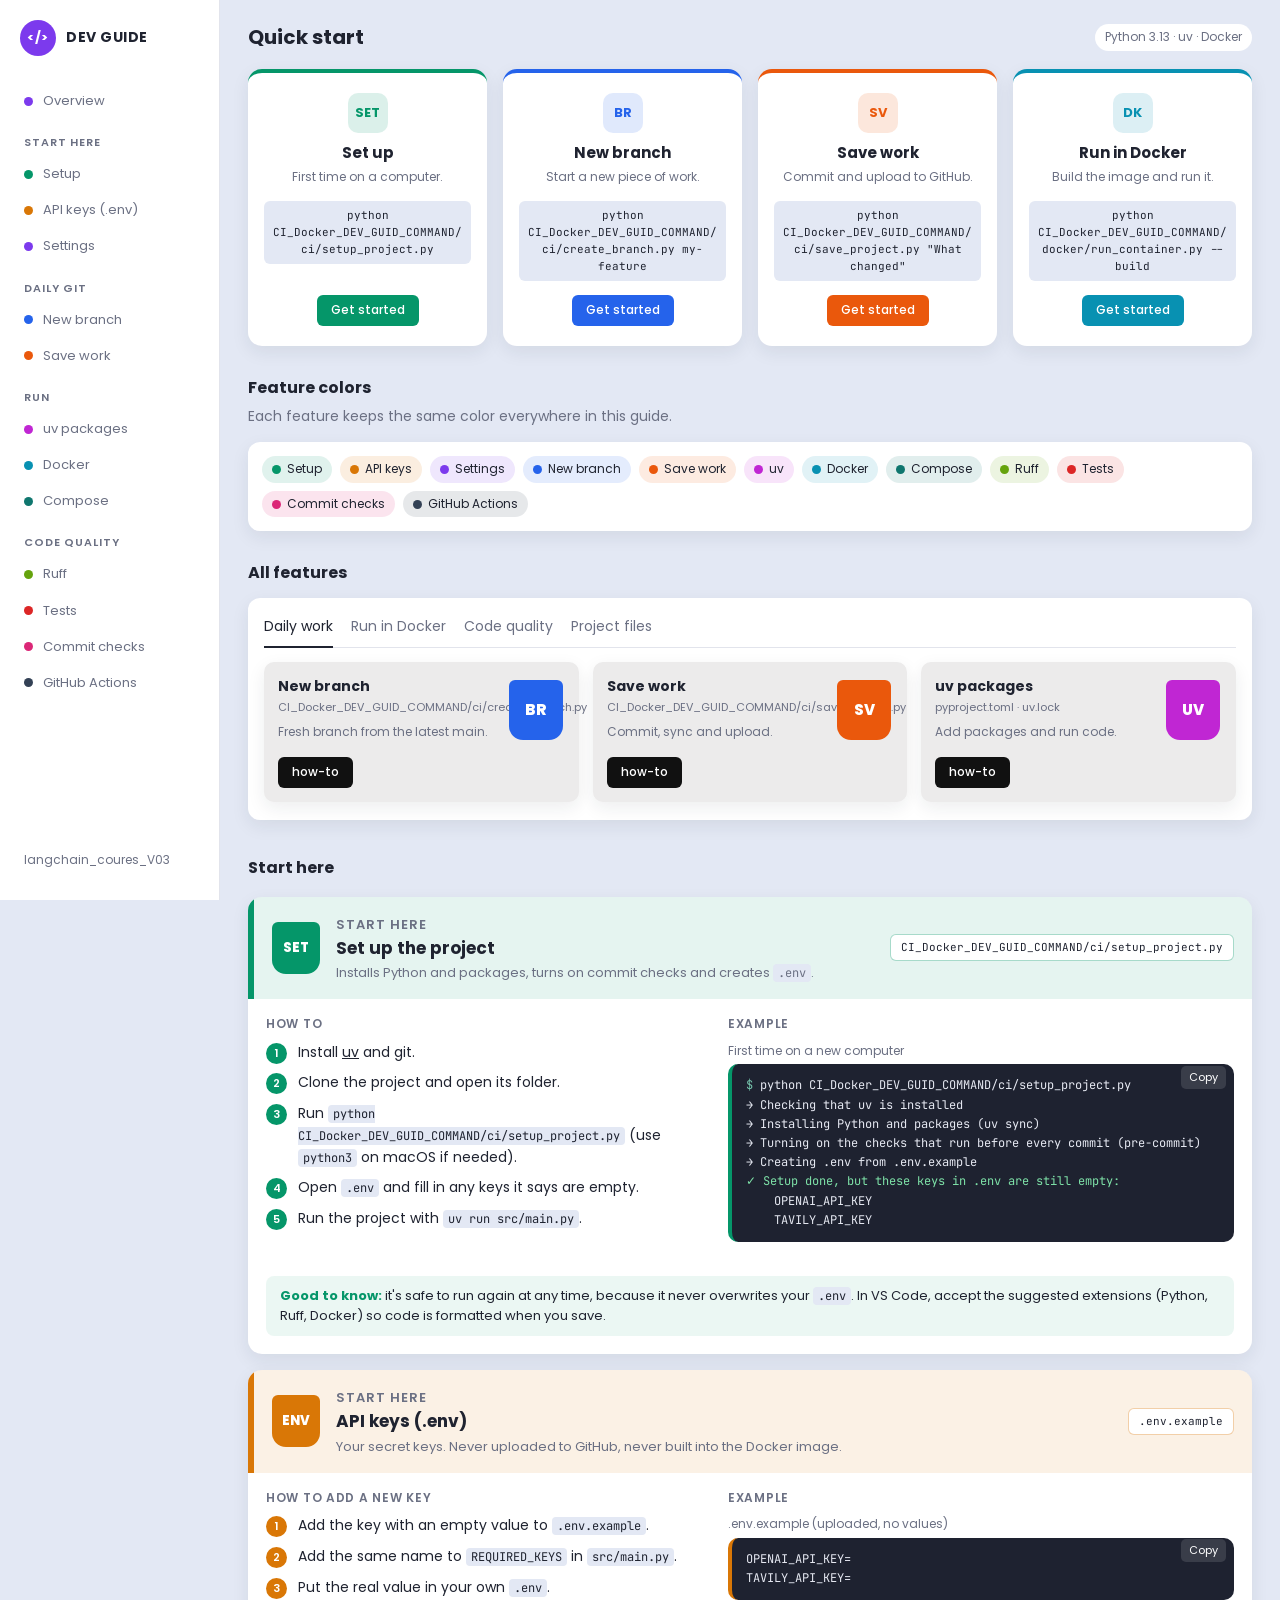
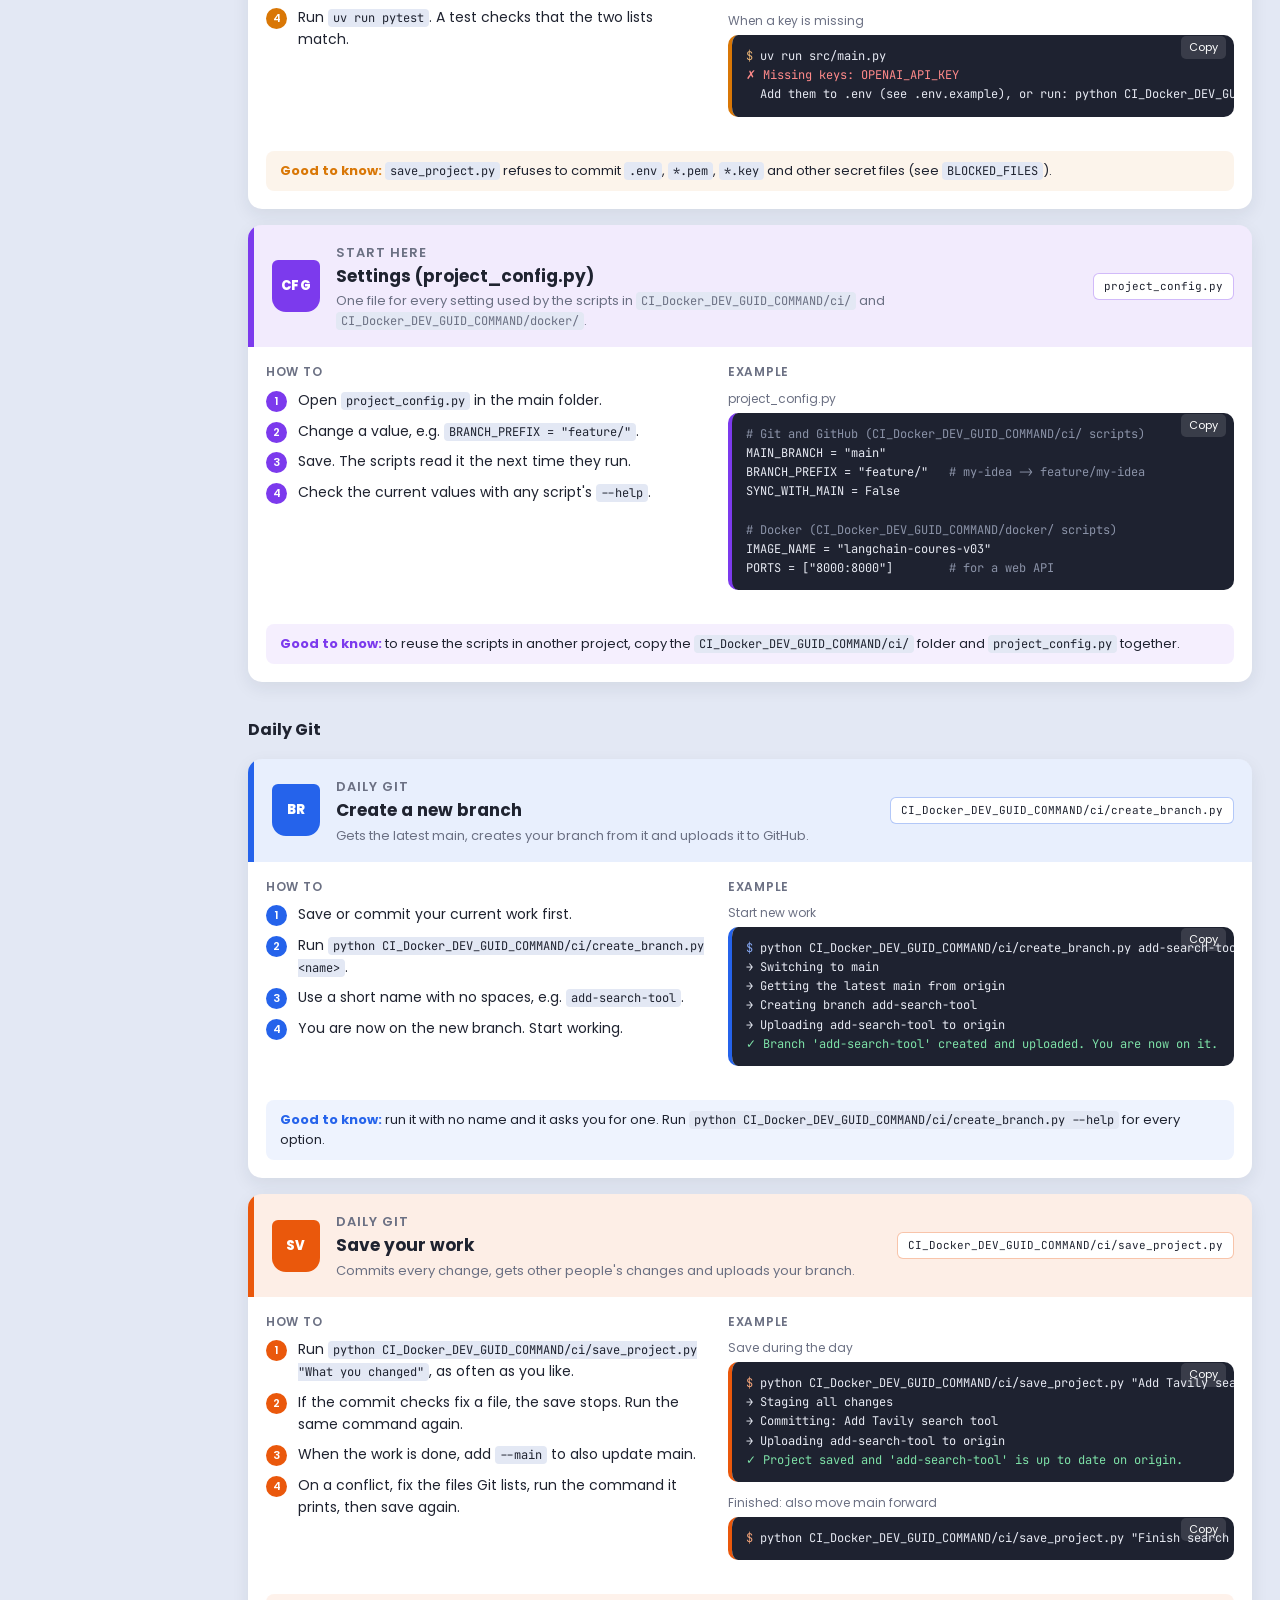
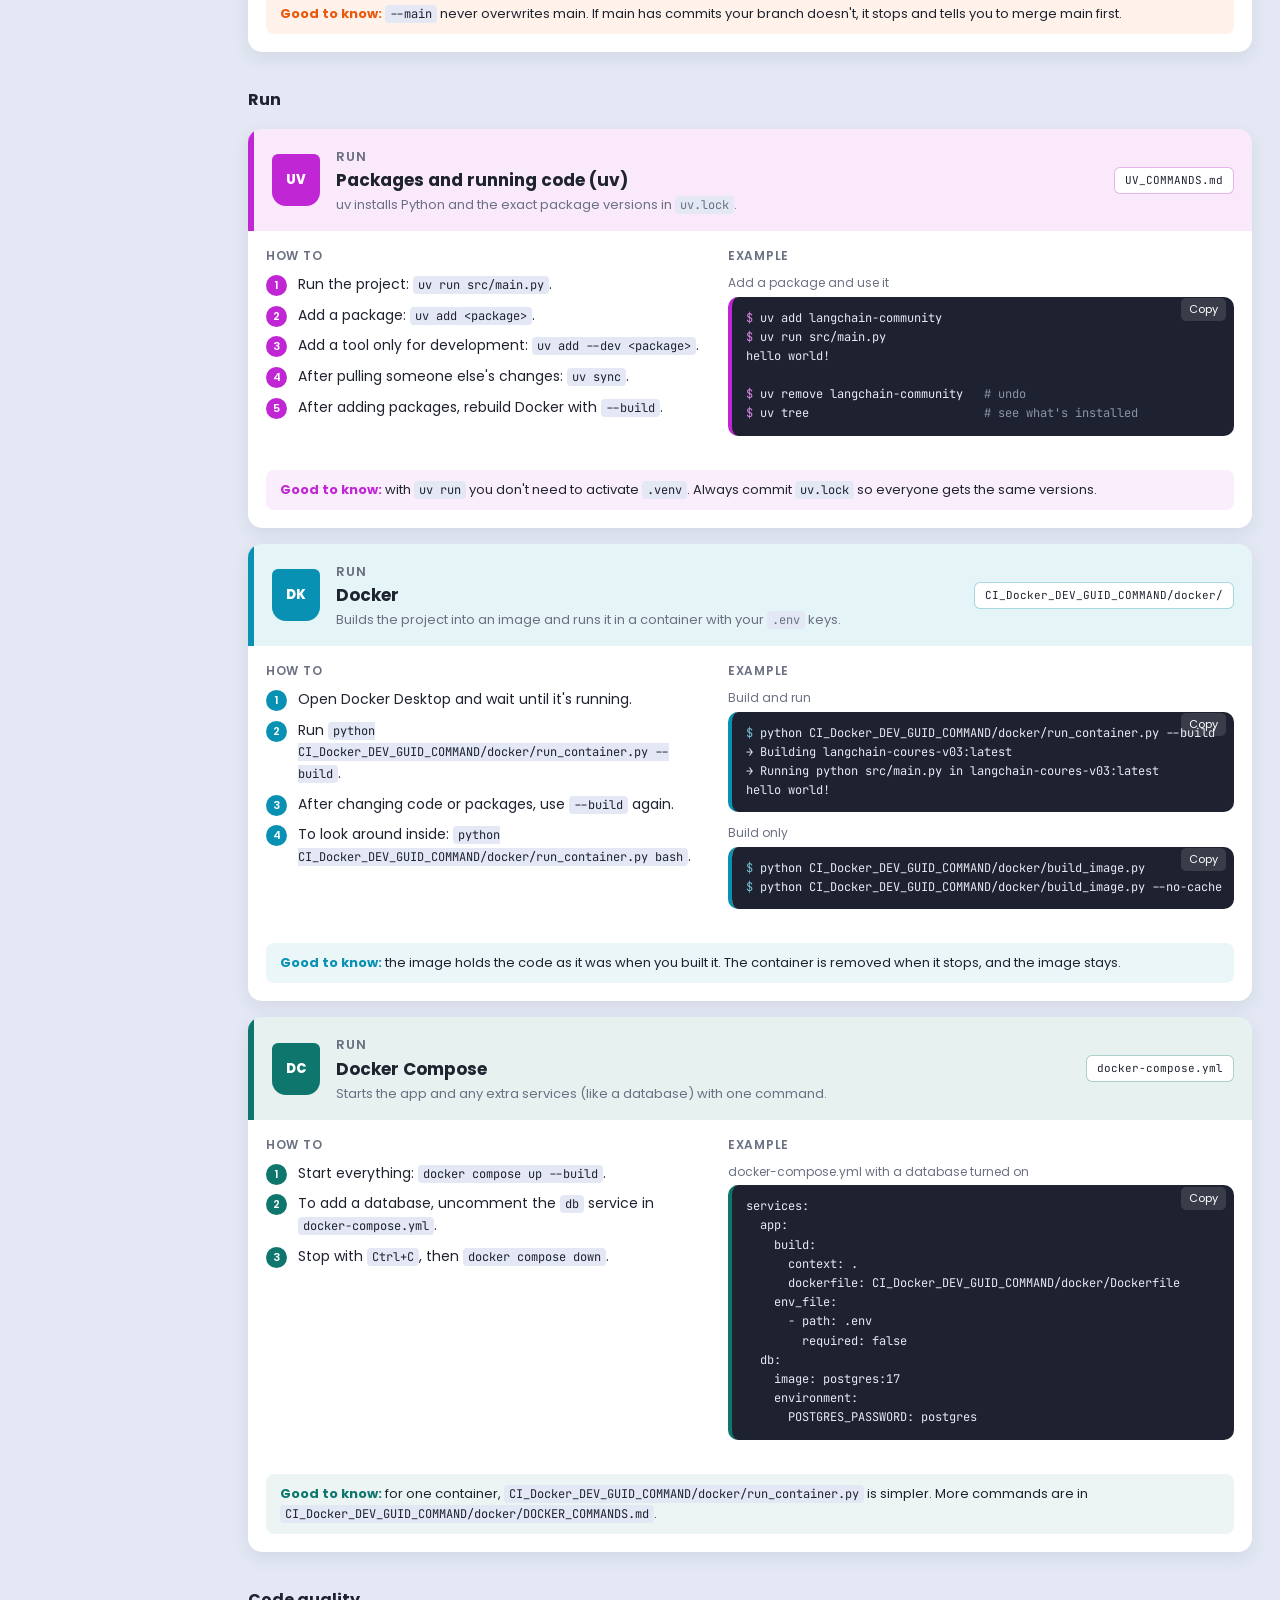
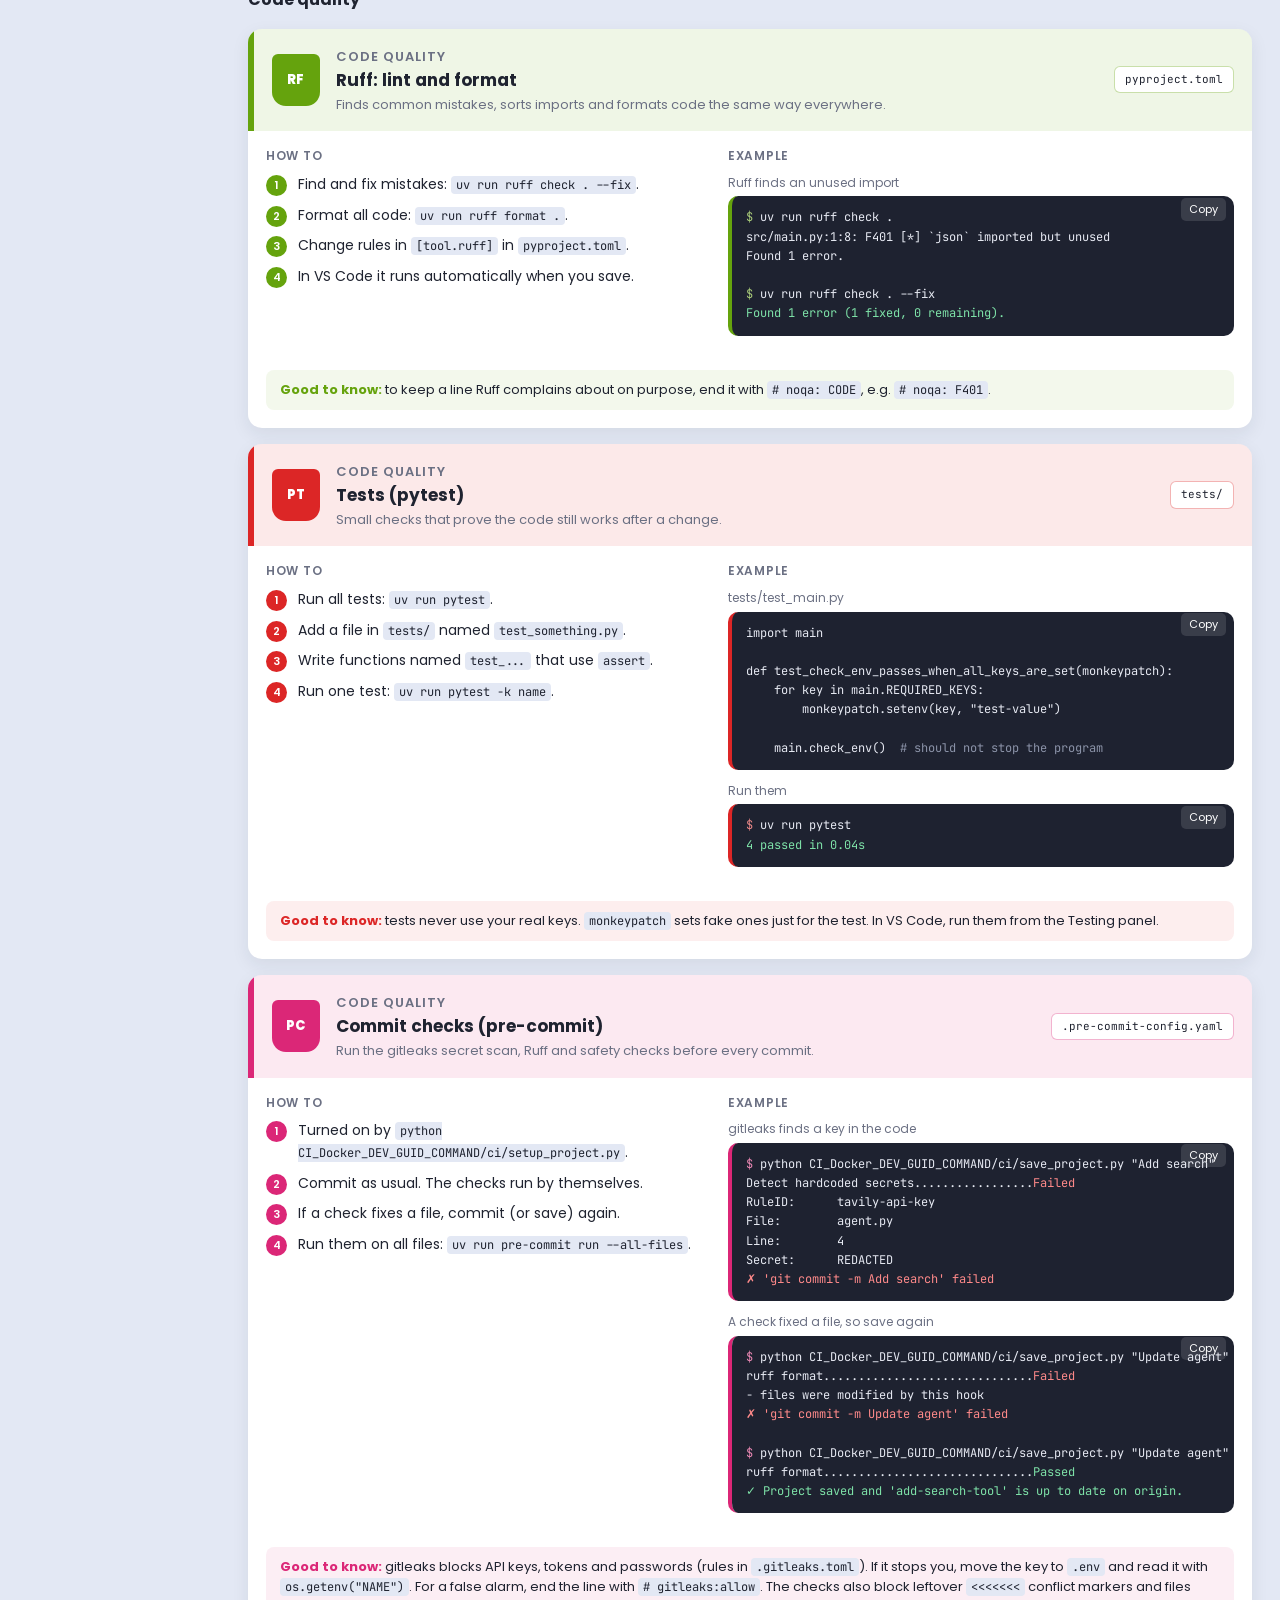
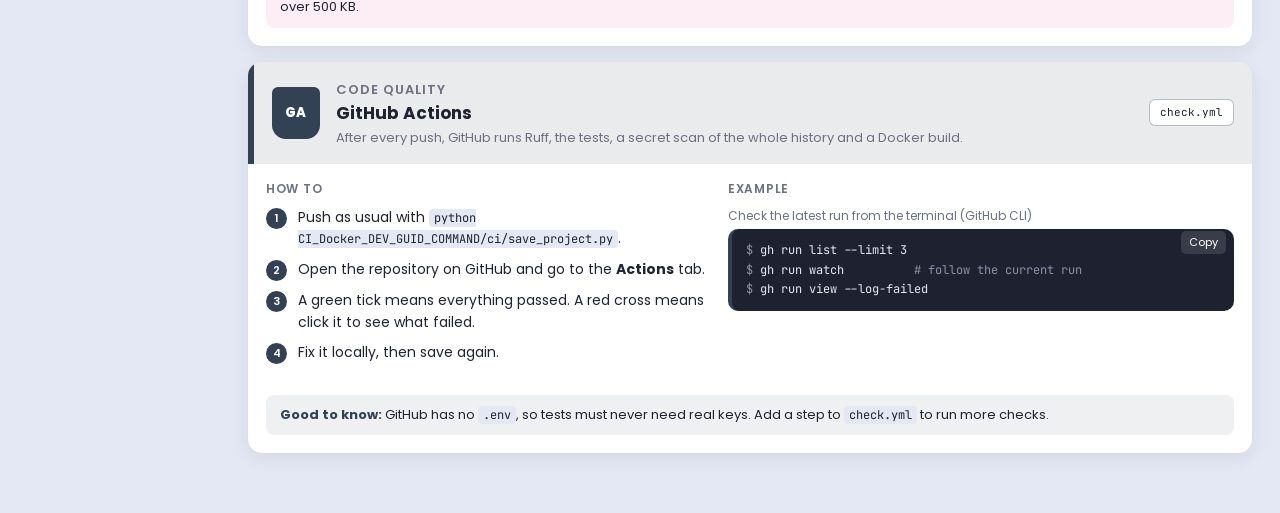
==== CI_Docker_DEV_GUID_COMMAND/dev_guide/index.html @ 70d174e9 "a new mijor update" ====
<!doctype html>
<html lang="en">
<head>
  <meta charset="utf-8">
  <meta name="viewport" content="width=device-width, initial-scale=1">
  <title>Developer Guide</title>
  <meta name="description" content="How to set up, run, save and check the LangChain search agent project.">
  <link rel="preconnect" href="https://fonts.googleapis.com">
  <link rel="preconnect" href="https://fonts.gstatic.com" crossorigin>
  <link href="https://fonts.googleapis.com/css2?family=Poppins:wght@400;500;600;700;800&family=JetBrains+Mono:wght@400;500&display=swap" rel="stylesheet">
  <link rel="stylesheet" href="styles.css">
</head>
<body>
<div class="app">

  <!-- ================= Sidebar ================= -->
  <aside class="sidebar">
    <a class="logo" href="#top">
      <span class="logo-mark">&lt;/&gt;</span>
      <span>DEV GUIDE</span>
    </a>

    <nav class="nav" aria-label="Guide sections">
      <a href="#top"><span class="dot" style="--c: var(--brand)"></span>Overview</a>

      <p class="nav-label">Start here</p>
      <a href="#setup"><span class="dot" style="--c: var(--setup)"></span>Setup</a>
      <a href="#env"><span class="dot" style="--c: var(--env)"></span>API keys (.env)</a>
      <a href="#config"><span class="dot" style="--c: var(--config)"></span>Settings</a>

      <p class="nav-label">Daily Git</p>
      <a href="#branch"><span class="dot" style="--c: var(--branch)"></span>New branch</a>
      <a href="#save"><span class="dot" style="--c: var(--save)"></span>Save work</a>

      <p class="nav-label">Run</p>
      <a href="#uv"><span class="dot" style="--c: var(--uv)"></span>uv packages</a>
      <a href="#docker"><span class="dot" style="--c: var(--docker)"></span>Docker</a>
      <a href="#compose"><span class="dot" style="--c: var(--compose)"></span>Compose</a>

      <p class="nav-label">Code quality</p>
      <a href="#ruff"><span class="dot" style="--c: var(--ruff)"></span>Ruff</a>
      <a href="#tests"><span class="dot" style="--c: var(--tests)"></span>Tests</a>
      <a href="#precommit"><span class="dot" style="--c: var(--precommit)"></span>Commit checks</a>
      <a href="#actions"><span class="dot" style="--c: var(--actions)"></span>GitHub Actions</a>
    </nav>

    <div class="sidebar-foot">langchain_coures_V03</div>
  </aside>

  <!-- ================= Main ================= -->
  <main class="main" id="top">

    <div class="topbar">
      <h1>Quick start</h1>
      <span class="chip">Python 3.13 · uv · Docker</span>
    </div>

    <!-- Quick start cards -->
    <div class="quick">
      <div class="quick-card" style="--c: var(--setup)">
        <div class="icon">SET</div>
        <h3>Set up</h3>
        <p>First time on a computer.</p>
        <code>python CI_Docker_DEV_GUID_COMMAND/<wbr>ci/<wbr>setup_project.py</code>
        <a class="btn" href="#setup">Get started</a>
      </div>
      <div class="quick-card" style="--c: var(--branch)">
        <div class="icon">BR</div>
        <h3>New branch</h3>
        <p>Start a new piece of work.</p>
        <code>python CI_Docker_DEV_GUID_COMMAND/<wbr>ci/<wbr>create_branch.py my-feature</code>
        <a class="btn" href="#branch">Get started</a>
      </div>
      <div class="quick-card" style="--c: var(--save)">
        <div class="icon">SV</div>
        <h3>Save work</h3>
        <p>Commit and upload to GitHub.</p>
        <code>python CI_Docker_DEV_GUID_COMMAND/<wbr>ci/<wbr>save_project.py "What changed"</code>
        <a class="btn" href="#save">Get started</a>
      </div>
      <div class="quick-card" style="--c: var(--docker)">
        <div class="icon">DK</div>
        <h3>Run in Docker</h3>
        <p>Build the image and run it.</p>
        <code>python CI_Docker_DEV_GUID_COMMAND/<wbr>docker/<wbr>run_container.py --build</code>
        <a class="btn" href="#docker">Get started</a>
      </div>
    </div>

    <!-- Color legend -->
    <h2 class="section-title">Feature colors</h2>
    <p class="lead">Each feature keeps the same color everywhere in this guide.</p>
    <div class="legend">
      <a href="#setup" style="--c: var(--setup)"><span class="dot"></span>Setup</a>
      <a href="#env" style="--c: var(--env)"><span class="dot"></span>API keys</a>
      <a href="#config" style="--c: var(--config)"><span class="dot"></span>Settings</a>
      <a href="#branch" style="--c: var(--branch)"><span class="dot"></span>New branch</a>
      <a href="#save" style="--c: var(--save)"><span class="dot"></span>Save work</a>
      <a href="#uv" style="--c: var(--uv)"><span class="dot"></span>uv</a>
      <a href="#docker" style="--c: var(--docker)"><span class="dot"></span>Docker</a>
      <a href="#compose" style="--c: var(--compose)"><span class="dot"></span>Compose</a>
      <a href="#ruff" style="--c: var(--ruff)"><span class="dot"></span>Ruff</a>
      <a href="#tests" style="--c: var(--tests)"><span class="dot"></span>Tests</a>
      <a href="#precommit" style="--c: var(--precommit)"><span class="dot"></span>Commit checks</a>
      <a href="#actions" style="--c: var(--actions)"><span class="dot"></span>GitHub Actions</a>
    </div>

    <!-- Tabbed panel -->
    <h2 class="section-title">All features</h2>
    <div class="panel tabs">
      <input type="radio" name="tabs" id="tab-1" checked>
      <input type="radio" name="tabs" id="tab-2">
      <input type="radio" name="tabs" id="tab-3">
      <input type="radio" name="tabs" id="tab-4">

      <div class="tab-list" role="tablist">
        <label for="tab-1">Daily work</label>
        <label for="tab-2">Run in Docker</label>
        <label for="tab-3">Code quality</label>
        <label for="tab-4">Project files</label>
      </div>

      <div class="tab-page page-1">
        <div class="course" style="--c: var(--branch)">
          <h3>New branch</h3>
          <div class="file">CI_Docker_DEV_GUID_COMMAND/ci/create_branch.py</div>
          <p>Fresh branch from the latest main.</p>
          <div class="tile">BR</div>
          <a class="btn dark" href="#branch">how-to</a>
        </div>
        <div class="course" style="--c: var(--save)">
          <h3>Save work</h3>
          <div class="file">CI_Docker_DEV_GUID_COMMAND/ci/save_project.py</div>
          <p>Commit, sync and upload.</p>
          <div class="tile">SV</div>
          <a class="btn dark" href="#save">how-to</a>
        </div>
        <div class="course" style="--c: var(--uv)">
          <h3>uv packages</h3>
          <div class="file">pyproject.toml · uv.lock</div>
          <p>Add packages and run code.</p>
          <div class="tile">UV</div>
          <a class="btn dark" href="#uv">how-to</a>
        </div>
      </div>

      <div class="tab-page page-2">
        <div class="course" style="--c: var(--docker)">
          <h3>Docker</h3>
          <div class="file">CI_Docker_DEV_GUID_COMMAND/docker/</div>
          <p>Build the image, run a container.</p>
          <div class="tile">DK</div>
          <a class="btn dark" href="#docker">how-to</a>
        </div>
        <div class="course" style="--c: var(--compose)">
          <h3>Docker Compose</h3>
          <div class="file">docker-compose.yml</div>
          <p>Several containers, one command.</p>
          <div class="tile">DC</div>
          <a class="btn dark" href="#compose">how-to</a>
        </div>
      </div>

      <div class="tab-page page-3">
        <div class="course" style="--c: var(--ruff)">
          <h3>Ruff</h3>
          <div class="file">pyproject.toml [tool.ruff]</div>
          <p>Find mistakes, format code.</p>
          <div class="tile">RF</div>
          <a class="btn dark" href="#ruff">how-to</a>
        </div>
        <div class="course" style="--c: var(--tests)">
          <h3>Tests</h3>
          <div class="file">tests/</div>
          <p>Check the code still works.</p>
          <div class="tile">PT</div>
          <a class="btn dark" href="#tests">how-to</a>
        </div>
        <div class="course" style="--c: var(--precommit)">
          <h3>Commit checks</h3>
          <div class="file">.pre-commit-config.yaml</div>
          <p>Run before every commit.</p>
          <div class="tile">PC</div>
          <a class="btn dark" href="#precommit">how-to</a>
        </div>
        <div class="course" style="--c: var(--actions)">
          <h3>GitHub Actions</h3>
          <div class="file">.github/workflows/check.yml</div>
          <p>Checks on GitHub after every push.</p>
          <div class="tile">GA</div>
          <a class="btn dark" href="#actions">how-to</a>
        </div>
      </div>

      <div class="tab-page page-4">
        <div class="course" style="--c: var(--setup)">
          <h3>Setup</h3>
          <div class="file">CI_Docker_DEV_GUID_COMMAND/ci/setup_project.py</div>
          <p>One command for a new computer.</p>
          <div class="tile">SET</div>
          <a class="btn dark" href="#setup">how-to</a>
        </div>
        <div class="course" style="--c: var(--env)">
          <h3>API keys</h3>
          <div class="file">.env · .env.example</div>
          <p>OpenAI and Tavily keys.</p>
          <div class="tile">ENV</div>
          <a class="btn dark" href="#env">how-to</a>
        </div>
        <div class="course" style="--c: var(--config)">
          <h3>Settings</h3>
          <div class="file">project_config.py</div>
          <p>Settings for all CI_Docker_DEV_GUID_COMMAND/ci/ scripts.</p>
          <div class="tile">CFG</div>
          <a class="btn dark" href="#config">how-to</a>
        </div>
      </div>
    </div>

    <!-- ================= Guides: Start here ================= -->
    <h2 class="group-title">Start here</h2>

    <section class="guide" id="setup" style="--c: var(--setup)">
      <header class="guide-head">
        <div class="tile">SET</div>
        <div>
          <p class="eyebrow">Start here</p>
          <h2>Set up the project</h2>
          <p>Installs Python and packages, turns on commit checks and creates <code>.env</code>.</p>
        </div>
        <a class="path" href="../ci/setup_project.py">CI_Docker_DEV_GUID_COMMAND/ci/setup_project.py</a>
      </header>
      <div class="guide-body">
        <div>
          <h3>How to</h3>
          <ol class="steps">
            <li>Install <a href="https://docs.astral.sh/uv/getting-started/installation/">uv</a> and git.</li>
            <li>Clone the project and open its folder.</li>
            <li>Run <code>python CI_Docker_DEV_GUID_COMMAND/ci/setup_project.py</code> (use <code>python3</code> on macOS if needed).</li>
            <li>Open <code>.env</code> and fill in any keys it says are empty.</li>
            <li>Run the project with <code>uv run src/main.py</code>.</li>
          </ol>
        </div>
        <div>
          <h3>Example</h3>
          <div class="example">
            <span class="label">First time on a new computer</span>
            <pre><code><span class="p">$</span> python CI_Docker_DEV_GUID_COMMAND/ci/setup_project.py
→ Checking that uv is installed
→ Installing Python and packages (uv sync)
→ Turning on the checks that run before every commit (pre-commit)
→ Creating .env from .env.example
<span class="o">✓ Setup done, but these keys in .env are still empty:</span>
    OPENAI_API_KEY
    TAVILY_API_KEY</code></pre>
          </div>
        </div>
        <p class="tip"><strong>Good to know:</strong> it's safe to run again at any time, because it never overwrites your <code>.env</code>. In VS Code, accept the suggested extensions (Python, Ruff, Docker) so code is formatted when you save.</p>
      </div>
    </section>

    <section class="guide" id="env" style="--c: var(--env)">
      <header class="guide-head">
        <div class="tile">ENV</div>
        <div>
          <p class="eyebrow">Start here</p>
          <h2>API keys (.env)</h2>
          <p>Your secret keys. Never uploaded to GitHub, never built into the Docker image.</p>
        </div>
        <a class="path" href="../../.env.example">.env.example</a>
      </header>
      <div class="guide-body">
        <div>
          <h3>How to add a new key</h3>
          <ol class="steps">
            <li>Add the key with an empty value to <code>.env.example</code>.</li>
            <li>Add the same name to <code>REQUIRED_KEYS</code> in <code>src/main.py</code>.</li>
            <li>Put the real value in your own <code>.env</code>.</li>
            <li>Run <code>uv run pytest</code>. A test checks that the two lists match.</li>
          </ol>
        </div>
        <div>
          <h3>Example</h3>
          <div class="example">
            <span class="label">.env.example (uploaded, no values)</span>
            <pre><code>OPENAI_API_KEY=
TAVILY_API_KEY=</code></pre>
          </div>
          <div class="example">
            <span class="label">When a key is missing</span>
            <pre><code><span class="p">$</span> uv run src/main.py
<span class="e">✗ Missing keys: OPENAI_API_KEY</span>
  Add them to .env (see .env.example), or run: python CI_Docker_DEV_GUID_COMMAND/ci/setup_project.py</code></pre>
          </div>
        </div>
        <p class="tip"><strong>Good to know:</strong> <code>save_project.py</code> refuses to commit <code>.env</code>, <code>*.pem</code>, <code>*.key</code> and other secret files (see <code>BLOCKED_FILES</code>).</p>
      </div>
    </section>

    <section class="guide" id="config" style="--c: var(--config)">
      <header class="guide-head">
        <div class="tile">CFG</div>
        <div>
          <p class="eyebrow">Start here</p>
          <h2>Settings (project_config.py)</h2>
          <p>One file for every setting used by the scripts in <code>CI_Docker_DEV_GUID_COMMAND/ci/</code> and <code>CI_Docker_DEV_GUID_COMMAND/docker/</code>.</p>
        </div>
        <a class="path" href="../../project_config.py">project_config.py</a>
      </header>
      <div class="guide-body">
        <div>
          <h3>How to</h3>
          <ol class="steps">
            <li>Open <code>project_config.py</code> in the main folder.</li>
            <li>Change a value, e.g. <code>BRANCH_PREFIX = "feature/"</code>.</li>
            <li>Save. The scripts read it the next time they run.</li>
            <li>Check the current values with any script's <code>--help</code>.</li>
          </ol>
        </div>
        <div>
          <h3>Example</h3>
          <div class="example">
            <span class="label">project_config.py</span>
            <pre><code><span class="c"># Git and GitHub (CI_Docker_DEV_GUID_COMMAND/ci/ scripts)</span>
MAIN_BRANCH = "main"
BRANCH_PREFIX = "feature/"   <span class="c"># my-idea -&gt; feature/my-idea</span>
SYNC_WITH_MAIN = False

<span class="c"># Docker (CI_Docker_DEV_GUID_COMMAND/docker/ scripts)</span>
IMAGE_NAME = "langchain-coures-v03"
PORTS = ["8000:8000"]        <span class="c"># for a web API</span></code></pre>
          </div>
        </div>
        <p class="tip"><strong>Good to know:</strong> to reuse the scripts in another project, copy the <code>CI_Docker_DEV_GUID_COMMAND/ci/</code> folder and <code>project_config.py</code> together.</p>
      </div>
    </section>

    <!-- ================= Guides: Daily Git ================= -->
    <h2 class="group-title">Daily Git</h2>

    <section class="guide" id="branch" style="--c: var(--branch)">
      <header class="guide-head">
        <div class="tile">BR</div>
        <div>
          <p class="eyebrow">Daily Git</p>
          <h2>Create a new branch</h2>
          <p>Gets the latest main, creates your branch from it and uploads it to GitHub.</p>
        </div>
        <a class="path" href="../ci/create_branch.py">CI_Docker_DEV_GUID_COMMAND/ci/create_branch.py</a>
      </header>
      <div class="guide-body">
        <div>
          <h3>How to</h3>
          <ol class="steps">
            <li>Save or commit your current work first.</li>
            <li>Run <code>python CI_Docker_DEV_GUID_COMMAND/ci/create_branch.py &lt;name&gt;</code>.</li>
            <li>Use a short name with no spaces, e.g. <code>add-search-tool</code>.</li>
            <li>You are now on the new branch. Start working.</li>
          </ol>
        </div>
        <div>
          <h3>Example</h3>
          <div class="example">
            <span class="label">Start new work</span>
            <pre><code><span class="p">$</span> python CI_Docker_DEV_GUID_COMMAND/ci/create_branch.py add-search-tool
→ Switching to main
→ Getting the latest main from origin
→ Creating branch add-search-tool
→ Uploading add-search-tool to origin
<span class="o">✓ Branch 'add-search-tool' created and uploaded. You are now on it.</span></code></pre>
          </div>
        </div>
        <p class="tip"><strong>Good to know:</strong> run it with no name and it asks you for one. Run <code>python CI_Docker_DEV_GUID_COMMAND/ci/create_branch.py --help</code> for every option.</p>
      </div>
    </section>

    <section class="guide" id="save" style="--c: var(--save)">
      <header class="guide-head">
        <div class="tile">SV</div>
        <div>
          <p class="eyebrow">Daily Git</p>
          <h2>Save your work</h2>
          <p>Commits every change, gets other people's changes and uploads your branch.</p>
        </div>
        <a class="path" href="../ci/save_project.py">CI_Docker_DEV_GUID_COMMAND/ci/save_project.py</a>
      </header>
      <div class="guide-body">
        <div>
          <h3>How to</h3>
          <ol class="steps">
            <li>Run <code>python CI_Docker_DEV_GUID_COMMAND/ci/save_project.py "What you changed"</code>, as often as you like.</li>
            <li>If the commit checks fix a file, the save stops. Run the same command again.</li>
            <li>When the work is done, add <code>--main</code> to also update main.</li>
            <li>On a conflict, fix the files Git lists, run the command it prints, then save again.</li>
          </ol>
        </div>
        <div>
          <h3>Example</h3>
          <div class="example">
            <span class="label">Save during the day</span>
            <pre><code><span class="p">$</span> python CI_Docker_DEV_GUID_COMMAND/ci/save_project.py "Add Tavily search tool"
→ Staging all changes
→ Committing: Add Tavily search tool
→ Uploading add-search-tool to origin
<span class="o">✓ Project saved and 'add-search-tool' is up to date on origin.</span></code></pre>
          </div>
          <div class="example">
            <span class="label">Finished: also move main forward</span>
            <pre><code><span class="p">$</span> python CI_Docker_DEV_GUID_COMMAND/ci/save_project.py "Finish search tool" --main</code></pre>
          </div>
        </div>
        <p class="tip"><strong>Good to know:</strong> <code>--main</code> never overwrites main. If main has commits your branch doesn't, it stops and tells you to merge main first.</p>
      </div>
    </section>

    <!-- ================= Guides: Run ================= -->
    <h2 class="group-title">Run</h2>

    <section class="guide" id="uv" style="--c: var(--uv)">
      <header class="guide-head">
        <div class="tile">UV</div>
        <div>
          <p class="eyebrow">Run</p>
          <h2>Packages and running code (uv)</h2>
          <p>uv installs Python and the exact package versions in <code>uv.lock</code>.</p>
        </div>
        <a class="path" href="../Git_Gh_UV_ENV_COMMANDS/UV_COMMANDS.md">UV_COMMANDS.md</a>
      </header>
      <div class="guide-body">
        <div>
          <h3>How to</h3>
          <ol class="steps">
            <li>Run the project: <code>uv run src/main.py</code>.</li>
            <li>Add a package: <code>uv add &lt;package&gt;</code>.</li>
            <li>Add a tool only for development: <code>uv add --dev &lt;package&gt;</code>.</li>
            <li>After pulling someone else's changes: <code>uv sync</code>.</li>
            <li>After adding packages, rebuild Docker with <code>--build</code>.</li>
          </ol>
        </div>
        <div>
          <h3>Example</h3>
          <div class="example">
            <span class="label">Add a package and use it</span>
            <pre><code><span class="p">$</span> uv add langchain-community
<span class="p">$</span> uv run src/main.py
hello world!

<span class="p">$</span> uv remove langchain-community   <span class="c"># undo</span>
<span class="p">$</span> uv tree                         <span class="c"># see what's installed</span></code></pre>
          </div>
        </div>
        <p class="tip"><strong>Good to know:</strong> with <code>uv run</code> you don't need to activate <code>.venv</code>. Always commit <code>uv.lock</code> so everyone gets the same versions.</p>
      </div>
    </section>

    <section class="guide" id="docker" style="--c: var(--docker)">
      <header class="guide-head">
        <div class="tile">DK</div>
        <div>
          <p class="eyebrow">Run</p>
          <h2>Docker</h2>
          <p>Builds the project into an image and runs it in a container with your <code>.env</code> keys.</p>
        </div>
        <a class="path" href="../docker/README.md">CI_Docker_DEV_GUID_COMMAND/docker/</a>
      </header>
      <div class="guide-body">
        <div>
          <h3>How to</h3>
          <ol class="steps">
            <li>Open Docker Desktop and wait until it's running.</li>
            <li>Run <code>python CI_Docker_DEV_GUID_COMMAND/docker/run_container.py --build</code>.</li>
            <li>After changing code or packages, use <code>--build</code> again.</li>
            <li>To look around inside: <code>python CI_Docker_DEV_GUID_COMMAND/docker/run_container.py bash</code>.</li>
          </ol>
        </div>
        <div>
          <h3>Example</h3>
          <div class="example">
            <span class="label">Build and run</span>
            <pre><code><span class="p">$</span> python CI_Docker_DEV_GUID_COMMAND/docker/run_container.py --build
→ Building langchain-coures-v03:latest
→ Running python src/main.py in langchain-coures-v03:latest
hello world!</code></pre>
          </div>
          <div class="example">
            <span class="label">Build only</span>
            <pre><code><span class="p">$</span> python CI_Docker_DEV_GUID_COMMAND/docker/build_image.py
<span class="p">$</span> python CI_Docker_DEV_GUID_COMMAND/docker/build_image.py --no-cache   <span class="c"># from scratch</span></code></pre>
          </div>
        </div>
        <p class="tip"><strong>Good to know:</strong> the image holds the code as it was when you built it. The container is removed when it stops, and the image stays.</p>
      </div>
    </section>

    <section class="guide" id="compose" style="--c: var(--compose)">
      <header class="guide-head">
        <div class="tile">DC</div>
        <div>
          <p class="eyebrow">Run</p>
          <h2>Docker Compose</h2>
          <p>Starts the app and any extra services (like a database) with one command.</p>
        </div>
        <a class="path" href="../../docker-compose.yml">docker-compose.yml</a>
      </header>
      <div class="guide-body">
        <div>
          <h3>How to</h3>
          <ol class="steps">
            <li>Start everything: <code>docker compose up --build</code>.</li>
            <li>To add a database, uncomment the <code>db</code> service in <code>docker-compose.yml</code>.</li>
            <li>Stop with <code>Ctrl+C</code>, then <code>docker compose down</code>.</li>
          </ol>
        </div>
        <div>
          <h3>Example</h3>
          <div class="example">
            <span class="label">docker-compose.yml with a database turned on</span>
            <pre><code>services:
  app:
    build:
      context: .
      dockerfile: CI_Docker_DEV_GUID_COMMAND/docker/Dockerfile
    env_file:
      - path: .env
        required: false
  db:
    image: postgres:17
    environment:
      POSTGRES_PASSWORD: postgres</code></pre>
          </div>
        </div>
        <p class="tip"><strong>Good to know:</strong> for one container, <code>CI_Docker_DEV_GUID_COMMAND/docker/run_container.py</code> is simpler. More commands are in <code>CI_Docker_DEV_GUID_COMMAND/docker/DOCKER_COMMANDS.md</code>.</p>
      </div>
    </section>

    <!-- ================= Guides: Code quality ================= -->
    <h2 class="group-title">Code quality</h2>

    <section class="guide" id="ruff" style="--c: var(--ruff)">
      <header class="guide-head">
        <div class="tile">RF</div>
        <div>
          <p class="eyebrow">Code quality</p>
          <h2>Ruff: lint and format</h2>
          <p>Finds common mistakes, sorts imports and formats code the same way everywhere.</p>
        </div>
        <a class="path" href="../../pyproject.toml">pyproject.toml</a>
      </header>
      <div class="guide-body">
        <div>
          <h3>How to</h3>
          <ol class="steps">
            <li>Find and fix mistakes: <code>uv run ruff check . --fix</code>.</li>
            <li>Format all code: <code>uv run ruff format .</code>.</li>
            <li>Change rules in <code>[tool.ruff]</code> in <code>pyproject.toml</code>.</li>
            <li>In VS Code it runs automatically when you save.</li>
          </ol>
        </div>
        <div>
          <h3>Example</h3>
          <div class="example">
            <span class="label">Ruff finds an unused import</span>
            <pre><code><span class="p">$</span> uv run ruff check .
src/main.py:1:8: F401 [*] `json` imported but unused
Found 1 error.

<span class="p">$</span> uv run ruff check . --fix
<span class="o">Found 1 error (1 fixed, 0 remaining).</span></code></pre>
          </div>
        </div>
        <p class="tip"><strong>Good to know:</strong> to keep a line Ruff complains about on purpose, end it with <code># noqa: CODE</code>, e.g. <code># noqa: F401</code>.</p>
      </div>
    </section>

    <section class="guide" id="tests" style="--c: var(--tests)">
      <header class="guide-head">
        <div class="tile">PT</div>
        <div>
          <p class="eyebrow">Code quality</p>
          <h2>Tests (pytest)</h2>
          <p>Small checks that prove the code still works after a change.</p>
        </div>
        <a class="path" href="../../tests/">tests/</a>
      </header>
      <div class="guide-body">
        <div>
          <h3>How to</h3>
          <ol class="steps">
            <li>Run all tests: <code>uv run pytest</code>.</li>
            <li>Add a file in <code>tests/</code> named <code>test_something.py</code>.</li>
            <li>Write functions named <code>test_...</code> that use <code>assert</code>.</li>
            <li>Run one test: <code>uv run pytest -k name</code>.</li>
          </ol>
        </div>
        <div>
          <h3>Example</h3>
          <div class="example">
            <span class="label">tests/test_main.py</span>
            <pre><code>import main

def test_check_env_passes_when_all_keys_are_set(monkeypatch):
    for key in main.REQUIRED_KEYS:
        monkeypatch.setenv(key, "test-value")

    main.check_env()  <span class="c"># should not stop the program</span></code></pre>
          </div>
          <div class="example">
            <span class="label">Run them</span>
            <pre><code><span class="p">$</span> uv run pytest
<span class="o">4 passed in 0.04s</span></code></pre>
          </div>
        </div>
        <p class="tip"><strong>Good to know:</strong> tests never use your real keys. <code>monkeypatch</code> sets fake ones just for the test. In VS Code, run them from the Testing panel.</p>
      </div>
    </section>

    <section class="guide" id="precommit" style="--c: var(--precommit)">
      <header class="guide-head">
        <div class="tile">PC</div>
        <div>
          <p class="eyebrow">Code quality</p>
          <h2>Commit checks (pre-commit)</h2>
          <p>Run the gitleaks secret scan, Ruff and safety checks before every commit.</p>
        </div>
        <a class="path" href="../../.pre-commit-config.yaml">.pre-commit-config.yaml</a>
      </header>
      <div class="guide-body">
        <div>
          <h3>How to</h3>
          <ol class="steps">
            <li>Turned on by <code>python CI_Docker_DEV_GUID_COMMAND/ci/setup_project.py</code>.</li>
            <li>Commit as usual. The checks run by themselves.</li>
            <li>If a check fixes a file, commit (or save) again.</li>
            <li>Run them on all files: <code>uv run pre-commit run --all-files</code>.</li>
          </ol>
        </div>
        <div>
          <h3>Example</h3>
          <div class="example">
            <span class="label">gitleaks finds a key in the code</span>
            <pre><code><span class="p">$</span> python CI_Docker_DEV_GUID_COMMAND/ci/save_project.py "Add search"
Detect hardcoded secrets.................<span class="e">Failed</span>
RuleID:      tavily-api-key
File:        agent.py
Line:        4
Secret:      REDACTED
<span class="e">✗ 'git commit -m Add search' failed</span></code></pre>
          </div>
          <div class="example">
            <span class="label">A check fixed a file, so save again</span>
            <pre><code><span class="p">$</span> python CI_Docker_DEV_GUID_COMMAND/ci/save_project.py "Update agent"
ruff format..............................<span class="e">Failed</span>
- files were modified by this hook
<span class="e">✗ 'git commit -m Update agent' failed</span>

<span class="p">$</span> python CI_Docker_DEV_GUID_COMMAND/ci/save_project.py "Update agent"
ruff format..............................<span class="o">Passed</span>
<span class="o">✓ Project saved and 'add-search-tool' is up to date on origin.</span></code></pre>
          </div>
        </div>
        <p class="tip"><strong>Good to know:</strong> gitleaks blocks API keys, tokens and passwords (rules in <code>.gitleaks.toml</code>). If it stops you, move the key to <code>.env</code> and read it with <code>os.getenv("NAME")</code>. For a false alarm, end the line with <code># gitleaks:allow</code>. The checks also block leftover <code>&lt;&lt;&lt;&lt;&lt;&lt;&lt;</code> conflict markers and files over 500 KB.</p>
      </div>
    </section>

    <section class="guide" id="actions" style="--c: var(--actions)">
      <header class="guide-head">
        <div class="tile">GA</div>
        <div>
          <p class="eyebrow">Code quality</p>
          <h2>GitHub Actions</h2>
          <p>After every push, GitHub runs Ruff, the tests, a secret scan of the whole history and a Docker build.</p>
        </div>
        <a class="path" href="../../.github/workflows/check.yml">check.yml</a>
      </header>
      <div class="guide-body">
        <div>
          <h3>How to</h3>
          <ol class="steps">
            <li>Push as usual with <code>python CI_Docker_DEV_GUID_COMMAND/ci/save_project.py</code>.</li>
            <li>Open the repository on GitHub and go to the <strong>Actions</strong> tab.</li>
            <li>A green tick means everything passed. A red cross means click it to see what failed.</li>
            <li>Fix it locally, then save again.</li>
          </ol>
        </div>
        <div>
          <h3>Example</h3>
          <div class="example">
            <span class="label">Check the latest run from the terminal (GitHub CLI)</span>
            <pre><code><span class="p">$</span> gh run list --limit 3
<span class="p">$</span> gh run watch          <span class="c"># follow the current run</span>
<span class="p">$</span> gh run view --log-failed</code></pre>
          </div>
        </div>
        <p class="tip"><strong>Good to know:</strong> GitHub has no <code>.env</code>, so tests must never need real keys. Add a step to <code>check.yml</code> to run more checks.</p>
      </div>
    </section>

  </main>
</div>

<script src="script.js"></script>
</body>
</html>
---- CI_Docker_DEV_GUID_COMMAND/dev_guide/styles.css ----
/* Developer guide dashboard
   Layout follows reference/dashboard-reference.png.
   Every project feature has its own color (see "Feature colors" below). */

/* ---------- Base colors ---------- */
:root {
  --bg: #e3e8f4;
  --frame: #c9cfe3;
  --surface: #ffffff;
  --card: #ecebeb;
  --text: #1f2330;
  --muted: #6b7083;
  --line: #e2e4ec;
  --code-bg: #1e2230;
  --code-text: #e6e9f2;
  --brand: #7c3aed;
  --shadow: 0 6px 18px rgba(31, 35, 48, 0.08);

  /* ---------- Feature colors (one per project feature) ---------- */
  --setup: #059669;    /* setup_project.py */
  --env: #d97706;      /* .env + .env.example */
  --config: #7c3aed;   /* project_config.py */
  --branch: #2563eb;   /* create_branch.py */
  --save: #ea580c;     /* save_project.py */
  --uv: #c026d3;       /* uv packages */
  --docker: #0891b2;   /* CI_Docker_DEV_GUID_COMMAND/docker/ scripts */
  --compose: #0f766e;  /* docker-compose.yml */
  --ruff: #65a30d;     /* Ruff lint + format */
  --tests: #dc2626;    /* pytest */
  --precommit: #db2777;/* pre-commit hooks */
  --actions: #334155;  /* GitHub Actions */
}

@media (prefers-color-scheme: dark) {
  :root:not([data-theme="light"]) {
    --bg: #151823;
    --frame: #0d0f16;
    --surface: #1e2230;
    --card: #262b3b;
    --text: #e8eaf2;
    --muted: #9aa0b4;
    --line: #2f3547;
    --code-bg: #0f121a;
    --shadow: 0 6px 18px rgba(0, 0, 0, 0.35);
  }
}

* { box-sizing: border-box; }

html { scroll-behavior: smooth; }

body {
  margin: 0;
  font-family: "Poppins", system-ui, -apple-system, "Segoe UI", sans-serif;
  font-size: 14px;
  line-height: 1.55;
  color: var(--text);
  background: var(--frame);
}

a { color: inherit; }

code, pre { font-family: "JetBrains Mono", ui-monospace, SFMono-Regular, Menlo, monospace; }

/* ---------- App frame ---------- */
.app {
  display: grid;
  grid-template-columns: 220px minmax(0, 1fr);
  max-width: 1280px;
  min-height: 100vh;
  margin: 0 auto;
  background: var(--bg);
}

/* ---------- Sidebar ---------- */
.sidebar {
  position: sticky;
  top: 0;
  height: 100vh;
  display: flex;
  flex-direction: column;
  padding: 20px 14px;
  background: var(--surface);
  border-right: 1px solid var(--line);
}

.logo {
  display: flex;
  align-items: center;
  gap: 10px;
  margin: 0 6px 28px;
  font-weight: 700;
  letter-spacing: 0.04em;
  text-decoration: none;
}

.logo-mark {
  display: grid;
  place-items: center;
  width: 36px;
  height: 36px;
  border-radius: 50%;
  background: var(--brand);
  color: #fff;
  font-size: 13px;
}

.nav { display: flex; flex-direction: column; gap: 2px; }

.nav-label {
  margin: 14px 10px 4px;
  font-size: 11px;
  font-weight: 600;
  letter-spacing: 0.08em;
  text-transform: uppercase;
  color: var(--muted);
}

.nav a {
  display: flex;
  align-items: center;
  gap: 10px;
  padding: 7px 10px;
  border-radius: 8px;
  color: var(--muted);
  text-decoration: none;
  font-size: 13px;
}

.nav a:hover { background: var(--bg); color: var(--text); }

.dot {
  flex: none;
  width: 9px;
  height: 9px;
  border-radius: 50%;
  background: var(--c, var(--muted));
}

.sidebar-foot {
  margin-top: auto;
  padding: 10px;
  font-size: 12px;
  color: var(--muted);
}

/* ---------- Main area ---------- */
.main { padding: 22px 28px 60px; min-width: 0; }

.topbar {
  display: flex;
  align-items: center;
  justify-content: space-between;
  gap: 12px;
  margin-bottom: 16px;
}

.topbar h1 { margin: 0; font-size: 20px; }

.chip {
  padding: 4px 10px;
  border-radius: 999px;
  background: var(--surface);
  color: var(--muted);
  font-size: 12px;
  white-space: nowrap;
}

h2.section-title { margin: 30px 0 12px; font-size: 16px; }

.lead { margin: -6px 0 14px; color: var(--muted); }

/* ---------- Quick start cards (the "Skills" row) ---------- */
.quick {
  display: grid;
  grid-template-columns: repeat(auto-fit, minmax(190px, 1fr));
  gap: 16px;
}

.quick-card {
  display: flex;
  flex-direction: column;
  align-items: center;
  padding: 20px 16px;
  border-radius: 14px;
  background: var(--surface);
  box-shadow: var(--shadow);
  text-align: center;
  border-top: 4px solid var(--c);
}

.quick-card .icon {
  display: grid;
  place-items: center;
  width: 40px;
  height: 40px;
  margin-bottom: 8px;
  border-radius: 10px;
  background: color-mix(in srgb, var(--c) 14%, transparent);
  color: var(--c);
  font-weight: 700;
  font-size: 13px;
}

.quick-card h3 { margin: 0 0 4px; font-size: 15px; }

.quick-card p { margin: 0 0 14px; font-size: 12px; color: var(--muted); }

.quick-card code {
  display: block;
  margin-bottom: 14px;
  padding: 6px 8px;
  border-radius: 6px;
  background: var(--bg);
  font-size: 11px;
  max-width: 100%;
  overflow-wrap: break-word; /* long paths wrap after a / (see <wbr> in index.html) */
}

.btn {
  display: inline-block;
  margin-top: auto;
  padding: 6px 14px;
  border-radius: 6px;
  background: var(--c);
  color: #fff;
  font-size: 12px;
  font-weight: 500;
  text-decoration: none;
}

.btn:hover { filter: brightness(1.1); }

.btn.dark { background: #111; }

/* ---------- Color legend ---------- */
.legend {
  display: flex;
  flex-wrap: wrap;
  gap: 8px;
  padding: 14px;
  border-radius: 12px;
  background: var(--surface);
  box-shadow: var(--shadow);
}

.legend a {
  display: inline-flex;
  align-items: center;
  gap: 6px;
  padding: 4px 10px;
  border-radius: 999px;
  background: color-mix(in srgb, var(--c) 12%, transparent);
  color: var(--text);
  font-size: 12px;
  text-decoration: none;
}

/* ---------- Tabbed panel (the "My Courses" box) ---------- */
.panel {
  padding: 14px 16px 18px;
  border-radius: 12px;
  background: var(--surface);
  box-shadow: var(--shadow);
}

.tabs input { position: absolute; opacity: 0; pointer-events: none; }

.tab-list {
  display: flex;
  flex-wrap: wrap;
  gap: 18px;
  margin-bottom: 14px;
  border-bottom: 1px solid var(--line);
}

.tab-list label {
  padding: 4px 0 8px;
  color: var(--muted);
  cursor: pointer;
  border-bottom: 2px solid transparent;
  margin-bottom: -1px;
}

.tab-page { display: none; }

#tab-1:checked ~ .tab-list label[for="tab-1"],
#tab-2:checked ~ .tab-list label[for="tab-2"],
#tab-3:checked ~ .tab-list label[for="tab-3"],
#tab-4:checked ~ .tab-list label[for="tab-4"] {
  color: var(--text);
  border-bottom-color: var(--text);
}

#tab-1:checked ~ .page-1,
#tab-2:checked ~ .page-2,
#tab-3:checked ~ .page-3,
#tab-4:checked ~ .page-4 { display: grid; }

.tabs input:focus-visible ~ .tab-list { outline: 2px solid var(--brand); outline-offset: 4px; }

.tab-page {
  grid-template-columns: repeat(auto-fit, minmax(230px, 1fr));
  gap: 14px;
}

.course {
  position: relative;
  display: flex;
  flex-direction: column;
  min-height: 140px;
  padding: 14px;
  border-radius: 10px;
  background: var(--card);
  box-shadow: var(--shadow);
}

.course h3 { margin: 0; font-size: 14px; padding-right: 64px; }

.course .file { margin: 2px 0 6px; font-size: 11px; color: var(--muted); }

.course p { margin: 0 0 12px; font-size: 12px; padding-right: 64px; color: var(--muted); }

.course .btn { align-self: flex-start; }

/* The big colored tile, like the HTML5 / CSS3 / JS logos */
.tile {
  display: grid;
  place-items: center;
  width: 54px;
  height: 60px;
  border-radius: 6px 6px 14px 14px;
  background: var(--c);
  color: #fff;
  font-weight: 800;
  font-size: 15px;
  letter-spacing: 0.02em;
}

.course .tile { position: absolute; top: 18px; right: 16px; }

/* ---------- Detailed guides ---------- */
.guide {
  margin-top: 16px;
  border-radius: 14px;
  background: var(--surface);
  box-shadow: var(--shadow);
  overflow: hidden;
  scroll-margin-top: 16px;
}

.guide-head {
  display: flex;
  align-items: center;
  gap: 16px;
  padding: 16px 18px;
  background: color-mix(in srgb, var(--c) 10%, transparent);
  border-left: 6px solid var(--c);
}

.guide-head .tile { flex: none; width: 48px; height: 52px; font-size: 13px; }

.guide-head h2 { margin: 0; font-size: 17px; }

.guide-head p { margin: 2px 0 0; color: var(--muted); font-size: 13px; }

.eyebrow {
  margin: 0;
  font-size: 11px;
  font-weight: 600;
  letter-spacing: 0.08em;
  text-transform: uppercase;
  color: var(--c);
}

.guide-head .path {
  margin-left: auto;
  padding: 4px 10px;
  border-radius: 6px;
  background: var(--surface);
  font-family: "JetBrains Mono", ui-monospace, monospace;
  font-size: 11px;
  white-space: nowrap;
  text-decoration: none;
  border: 1px solid color-mix(in srgb, var(--c) 35%, transparent);
}

.guide-body {
  display: grid;
  grid-template-columns: minmax(0, 1fr) minmax(0, 1.15fr);
  gap: 22px;
  padding: 16px 18px 18px;
}

.guide-body h3 {
  margin: 0 0 8px;
  font-size: 12px;
  font-weight: 600;
  letter-spacing: 0.06em;
  text-transform: uppercase;
  color: var(--muted);
}

.steps { margin: 0; padding: 0; list-style: none; counter-reset: step; }

.steps li {
  position: relative;
  margin-bottom: 9px;
  padding-left: 32px;
  counter-increment: step;
}

.steps li::before {
  content: counter(step);
  position: absolute;
  left: 0;
  top: 1px;
  display: grid;
  place-items: center;
  width: 21px;
  height: 21px;
  border-radius: 50%;
  background: var(--c);
  color: #fff;
  font-size: 11px;
  font-weight: 600;
}

.steps code, .tip code, .guide-head code, .lead code {
  padding: 1px 5px;
  border-radius: 4px;
  background: var(--bg);
  font-size: 12px;
}

.example { position: relative; margin-bottom: 12px; }

.example .label { display: block; margin-bottom: 4px; font-size: 12px; color: var(--muted); }

pre {
  margin: 0;
  padding: 12px 14px;
  border-radius: 10px;
  border-left: 4px solid var(--c);
  background: var(--code-bg);
  color: var(--code-text);
  font-size: 12px;
  line-height: 1.6;
  overflow-x: auto;
}

pre .c { color: #8b93a8; }            /* comment */
pre .o { color: #7ee2a8; }            /* output: success */
pre .e { color: #ff8a8a; }            /* output: error */
pre .p { color: color-mix(in srgb, var(--c) 55%, white); } /* prompt */

.copy {
  position: absolute;
  top: 24px;
  right: 8px;
  padding: 3px 8px;
  border: 0;
  border-radius: 5px;
  background: rgba(255, 255, 255, 0.12);
  color: #fff;
  font: inherit;
  font-size: 11px;
  cursor: pointer;
}

.copy:hover { background: rgba(255, 255, 255, 0.22); }

.tip {
  grid-column: 1 / -1;
  margin: 0;
  padding: 10px 14px;
  border-radius: 8px;
  background: color-mix(in srgb, var(--c) 8%, transparent);
  font-size: 13px;
}

.tip strong { color: var(--c); }

.group-title {
  display: flex;
  align-items: center;
  gap: 10px;
  margin: 36px 0 2px;
  font-size: 16px;
}

/* ---------- Small screens ---------- */
@media (max-width: 860px) {
  .app { grid-template-columns: minmax(0, 1fr); }
  .sidebar { min-width: 0; }

  .sidebar {
    position: sticky;
    z-index: 10;
    height: auto;
    flex-direction: row;
    align-items: center;
    gap: 8px;
    padding: 10px 16px;
    overflow-x: auto;
    border-right: 0;
    border-bottom: 1px solid var(--line);
  }

  .logo { margin: 0 8px 0 0; }
  .logo span:last-child { display: none; }
  .nav { flex-direction: row; }
  .nav-label, .sidebar-foot { display: none; }
  .nav a { white-space: nowrap; }

  .main { padding: 16px 16px 48px; }
  .guide-body { grid-template-columns: 1fr; }
  .guide-head { flex-wrap: wrap; }
  .guide-head .path { margin-left: 0; }
}
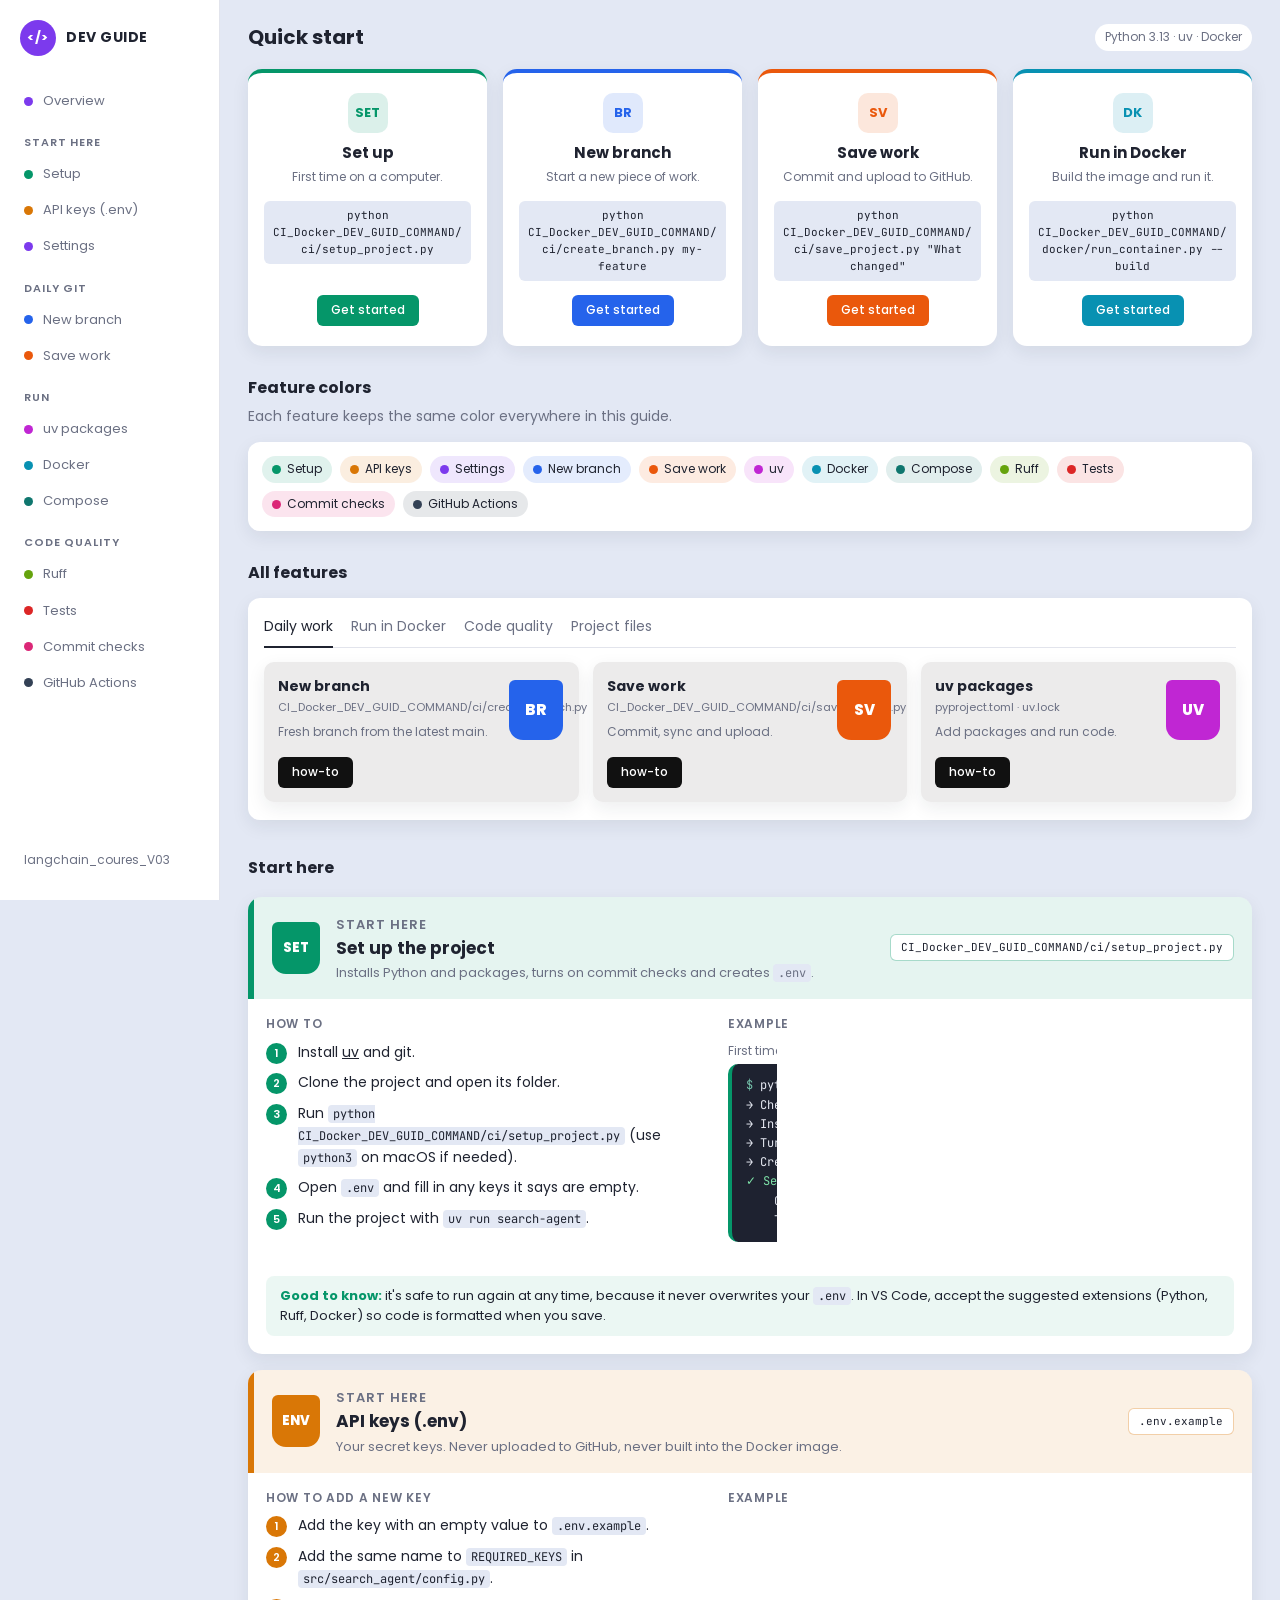
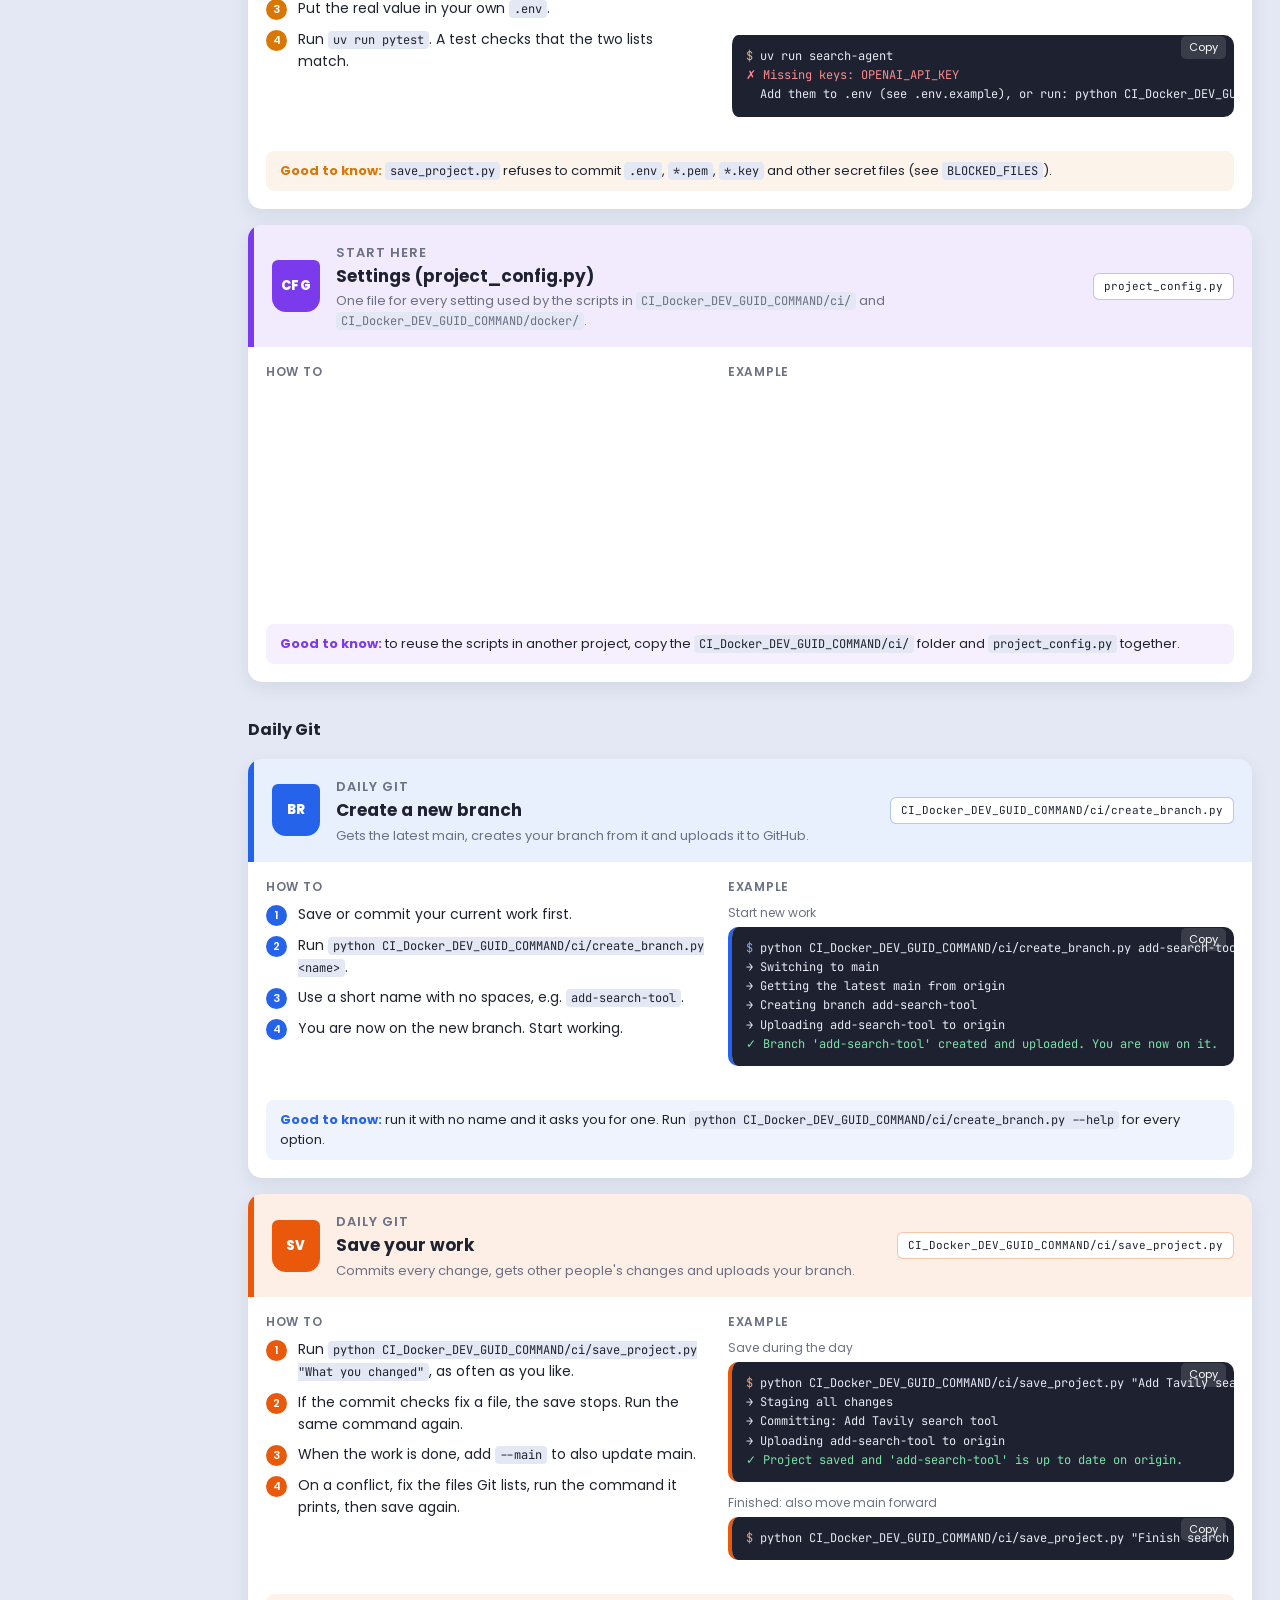
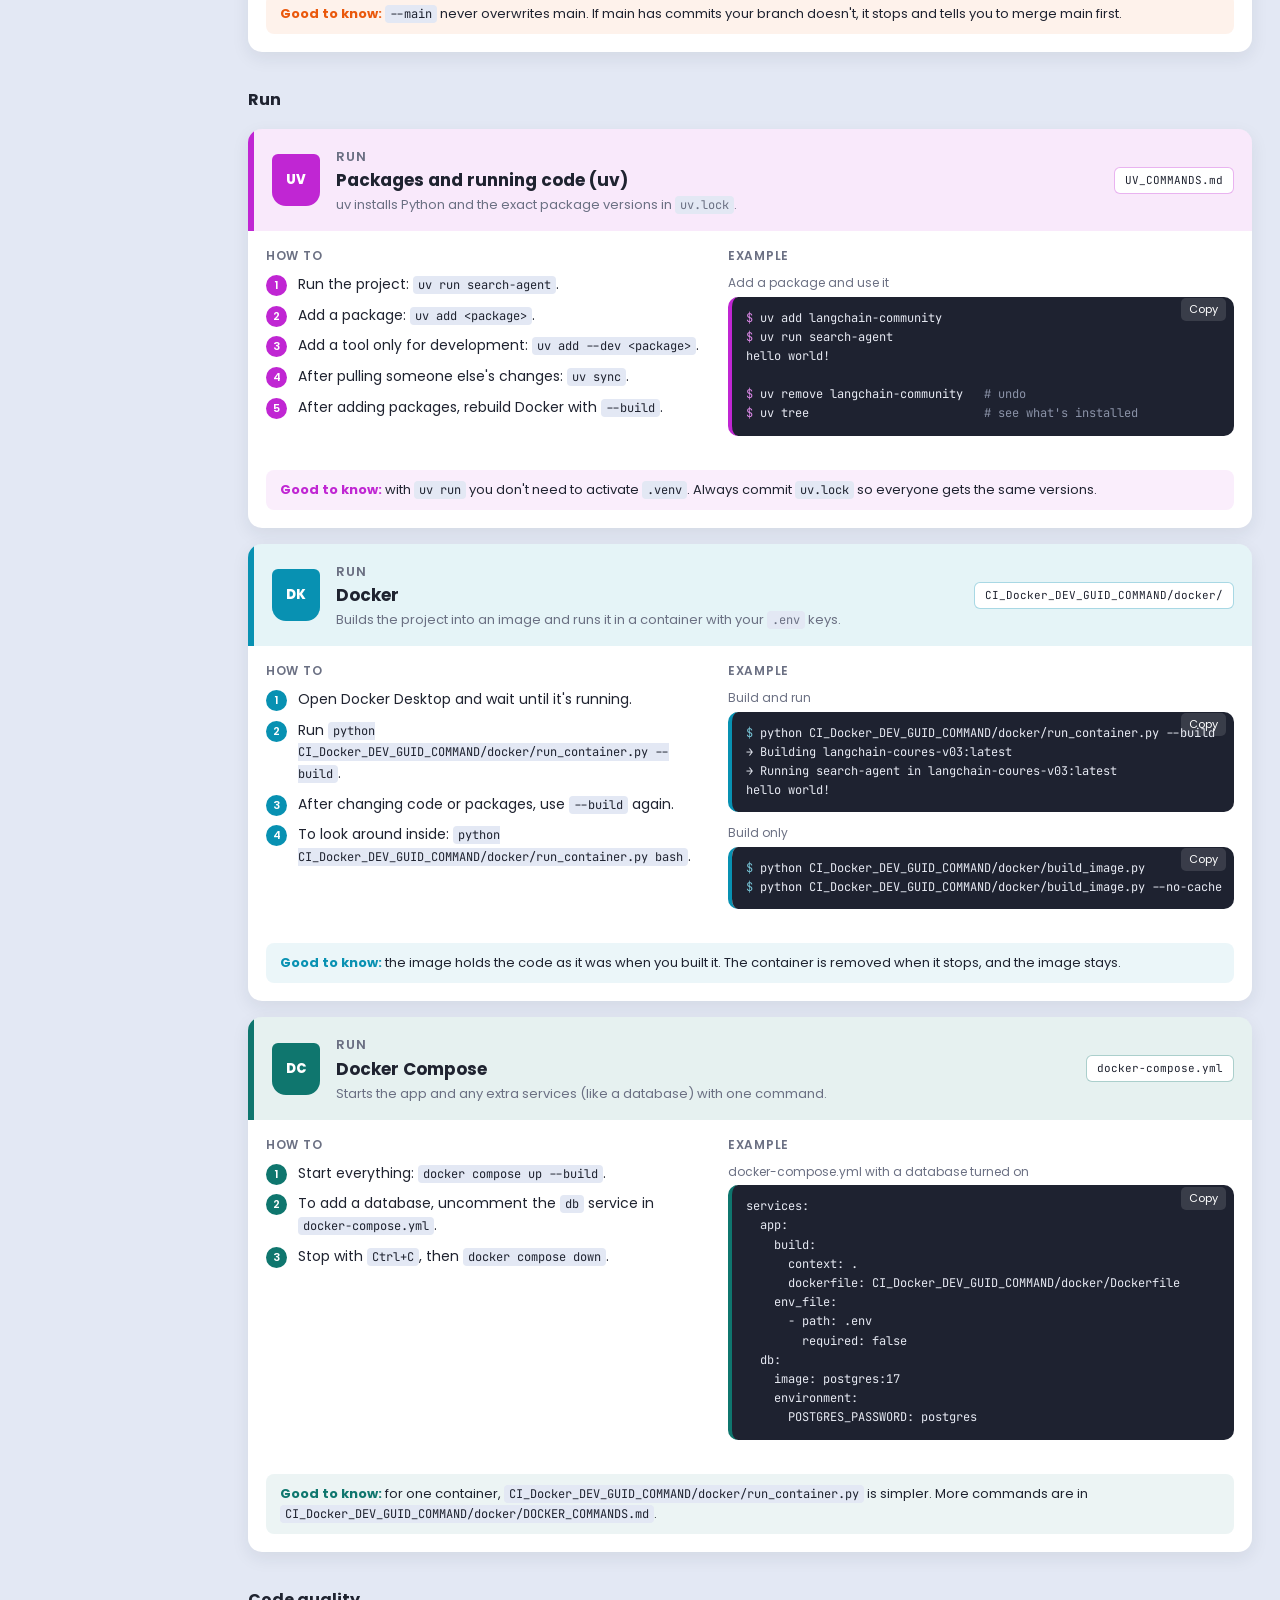
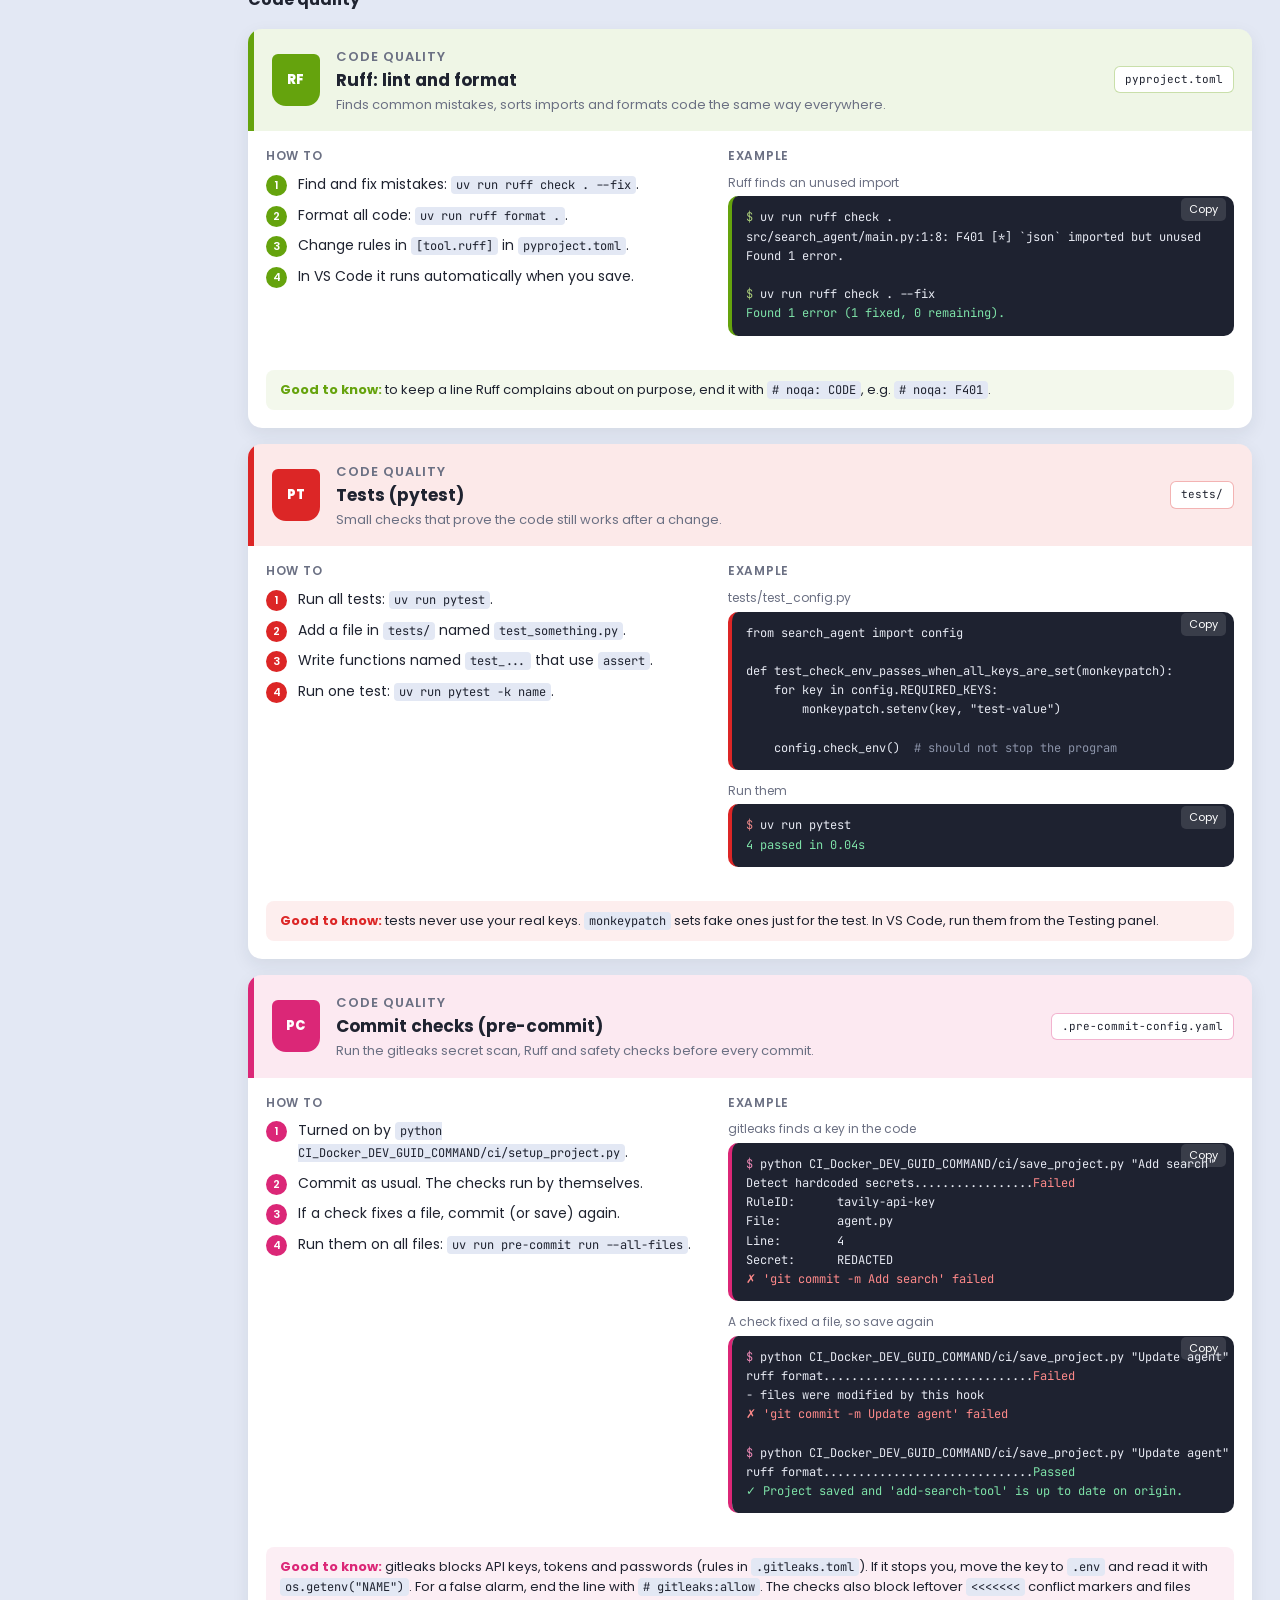
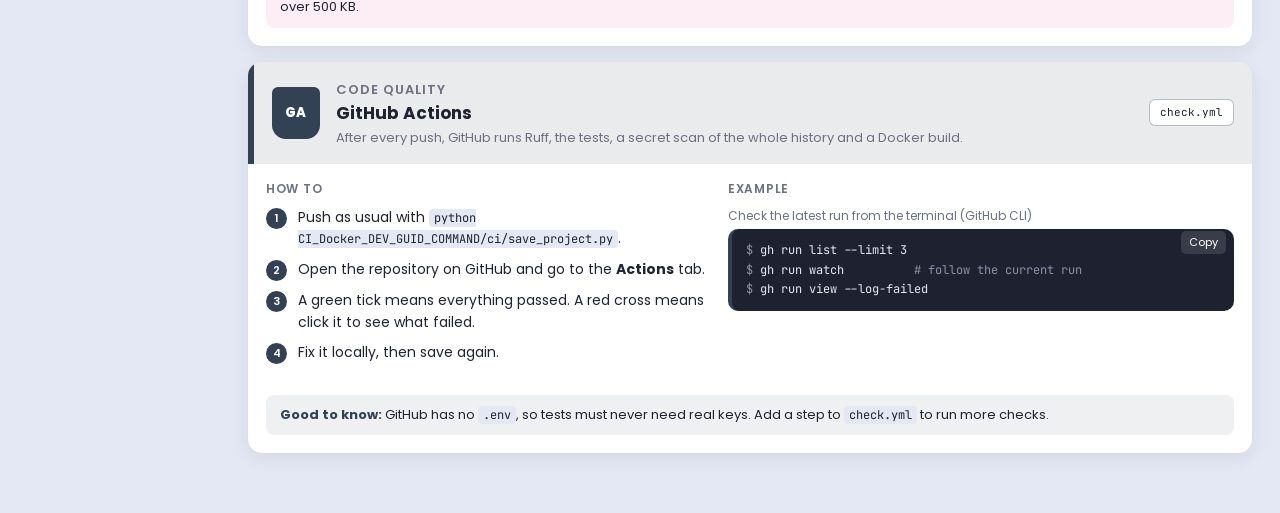
==== commit 8d8b4774: "add new folder serach_agent" ====
--- a/CI_Docker_DEV_GUID_COMMAND/dev_guide/index.html
+++ b/CI_Docker_DEV_GUID_COMMAND/dev_guide/index.html
@@ -238,7 +238,7 @@
             <li>Clone the project and open its folder.</li>
             <li>Run <code>python CI_Docker_DEV_GUID_COMMAND/ci/setup_project.py</code> (use <code>python3</code> on macOS if needed).</li>
             <li>Open <code>.env</code> and fill in any keys it says are empty.</li>
-            <li>Run the project with <code>uv run src/main.py</code>.</li>
+            <li>Run the project with <code>uv run search-agent</code>.</li>
           </ol>
         </div>
         <div>
@@ -274,7 +274,7 @@
           <h3>How to add a new key</h3>
           <ol class="steps">
             <li>Add the key with an empty value to <code>.env.example</code>.</li>
-            <li>Add the same name to <code>REQUIRED_KEYS</code> in <code>src/main.py</code>.</li>
+            <li>Add the same name to <code>REQUIRED_KEYS</code> in <code>src/search_agent/config.py</code>.</li>
             <li>Put the real value in your own <code>.env</code>.</li>
             <li>Run <code>uv run pytest</code>. A test checks that the two lists match.</li>
           </ol>
@@ -288,7 +288,7 @@
           </div>
           <div class="example">
             <span class="label">When a key is missing</span>
-            <pre><code><span class="p">$</span> uv run src/main.py
+            <pre><code><span class="p">$</span> uv run search-agent
 <span class="e">✗ Missing keys: OPENAI_API_KEY</span>
   Add them to .env (see .env.example), or run: python CI_Docker_DEV_GUID_COMMAND/ci/setup_project.py</code></pre>
           </div>
@@ -430,7 +430,7 @@
         <div>
           <h3>How to</h3>
           <ol class="steps">
-            <li>Run the project: <code>uv run src/main.py</code>.</li>
+            <li>Run the project: <code>uv run search-agent</code>.</li>
             <li>Add a package: <code>uv add &lt;package&gt;</code>.</li>
             <li>Add a tool only for development: <code>uv add --dev &lt;package&gt;</code>.</li>
             <li>After pulling someone else's changes: <code>uv sync</code>.</li>
@@ -442,7 +442,7 @@
           <div class="example">
             <span class="label">Add a package and use it</span>
             <pre><code><span class="p">$</span> uv add langchain-community
-<span class="p">$</span> uv run src/main.py
+<span class="p">$</span> uv run search-agent
 hello world!
 
 <span class="p">$</span> uv remove langchain-community   <span class="c"># undo</span>
@@ -479,7 +479,7 @@
             <span class="label">Build and run</span>
             <pre><code><span class="p">$</span> python CI_Docker_DEV_GUID_COMMAND/docker/run_container.py --build
 → Building langchain-coures-v03:latest
-→ Running python src/main.py in langchain-coures-v03:latest
+→ Running search-agent in langchain-coures-v03:latest
 hello world!</code></pre>
           </div>
           <div class="example">
@@ -561,7 +561,7 @@
           <div class="example">
             <span class="label">Ruff finds an unused import</span>
             <pre><code><span class="p">$</span> uv run ruff check .
-src/main.py:1:8: F401 [*] `json` imported but unused
+src/search_agent/main.py:1:8: F401 [*] `json` imported but unused
 Found 1 error.
 
 <span class="p">$</span> uv run ruff check . --fix
@@ -595,14 +595,14 @@
         <div>
           <h3>Example</h3>
           <div class="example">
-            <span class="label">tests/test_main.py</span>
-            <pre><code>import main
+            <span class="label">tests/test_config.py</span>
+            <pre><code>from search_agent import config
 
 def test_check_env_passes_when_all_keys_are_set(monkeypatch):
-    for key in main.REQUIRED_KEYS:
+    for key in config.REQUIRED_KEYS:
         monkeypatch.setenv(key, "test-value")
 
-    main.check_env()  <span class="c"># should not stop the program</span></code></pre>
+    config.check_env()  <span class="c"># should not stop the program</span></code></pre>
           </div>
           <div class="example">
             <span class="label">Run them</span>
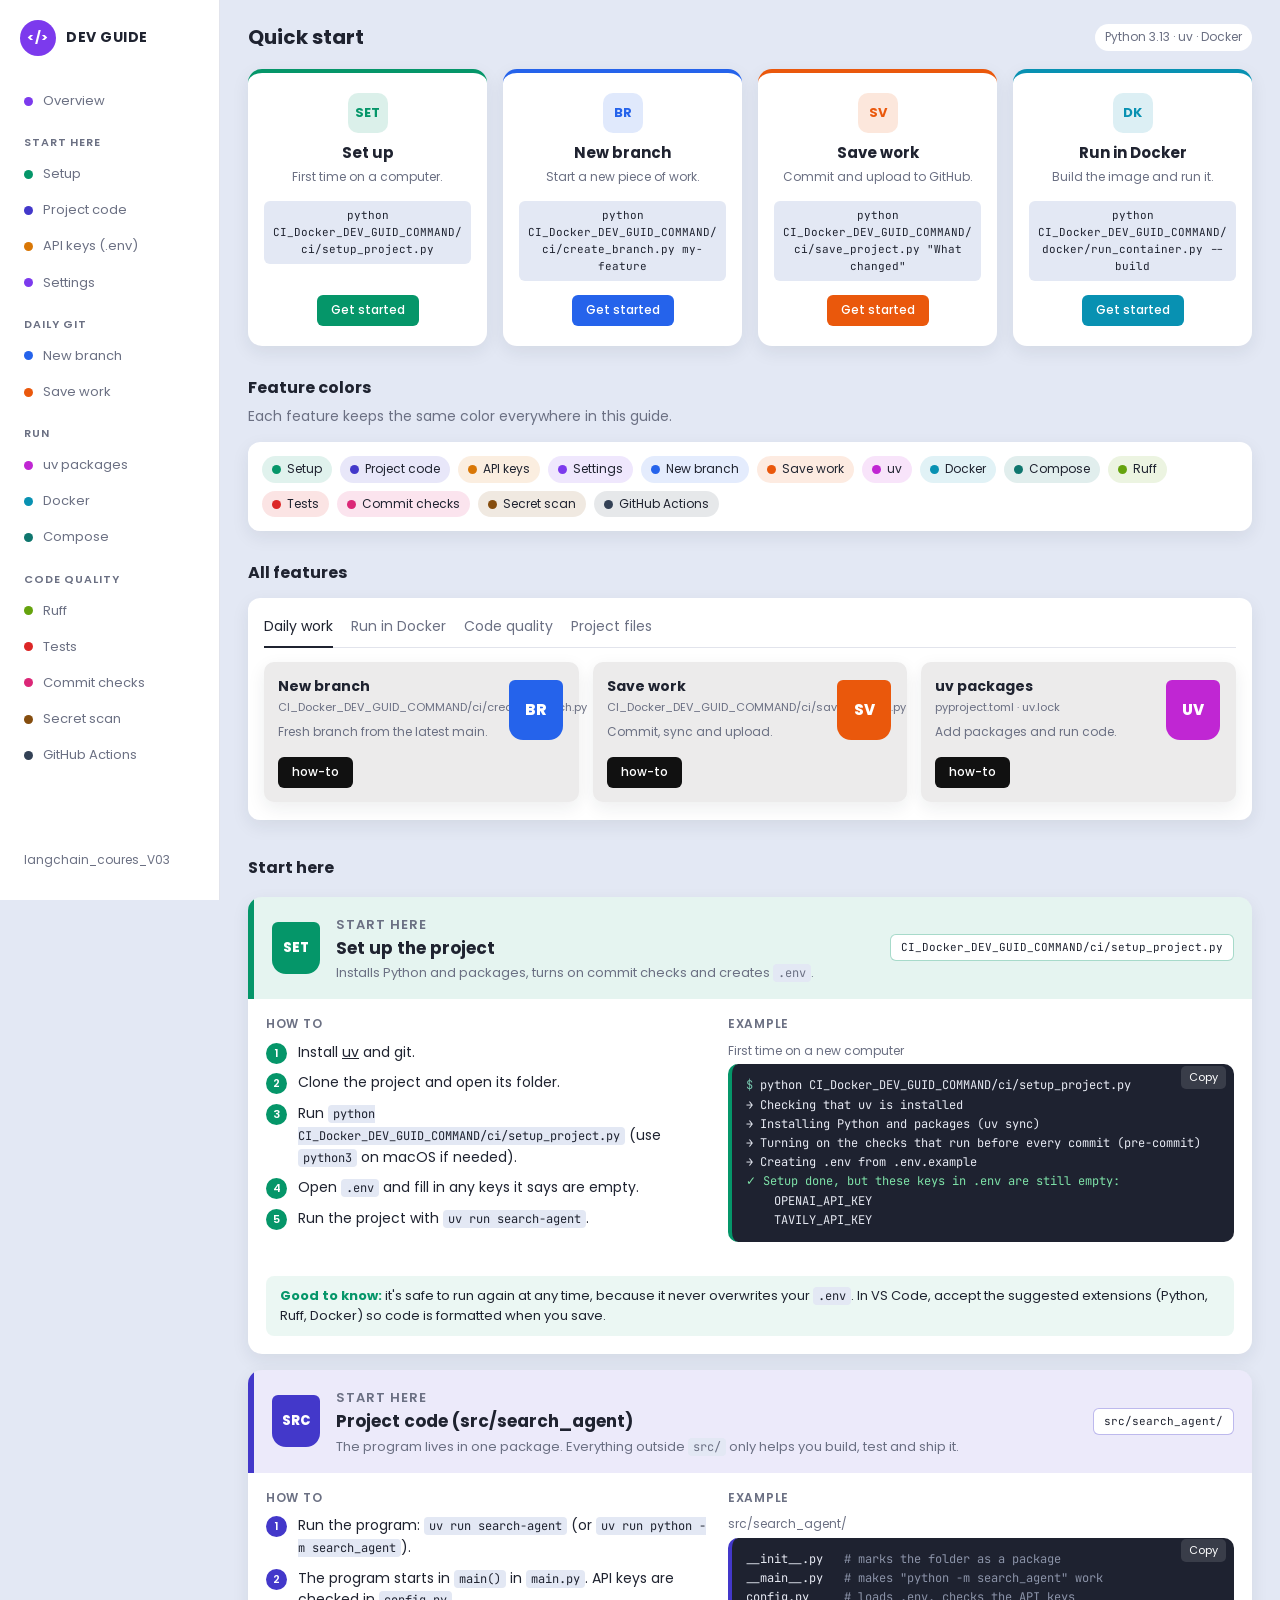
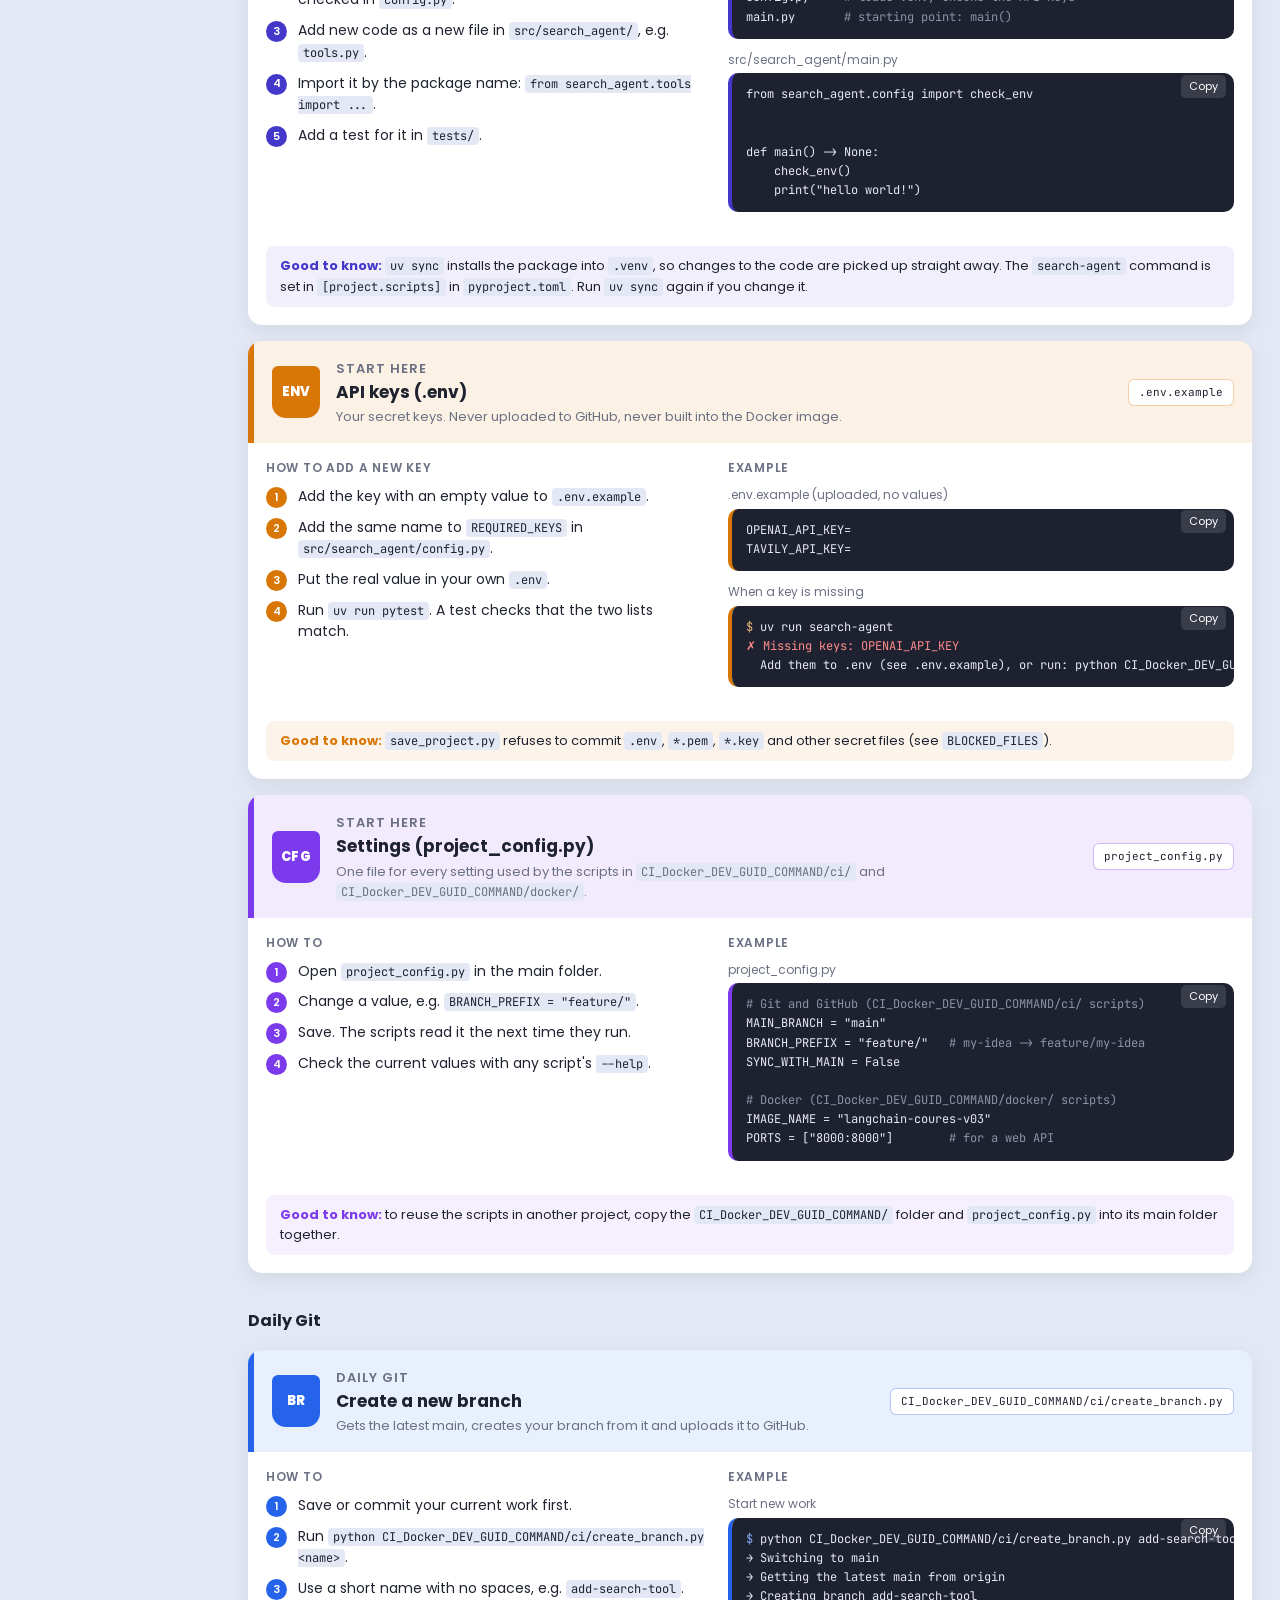
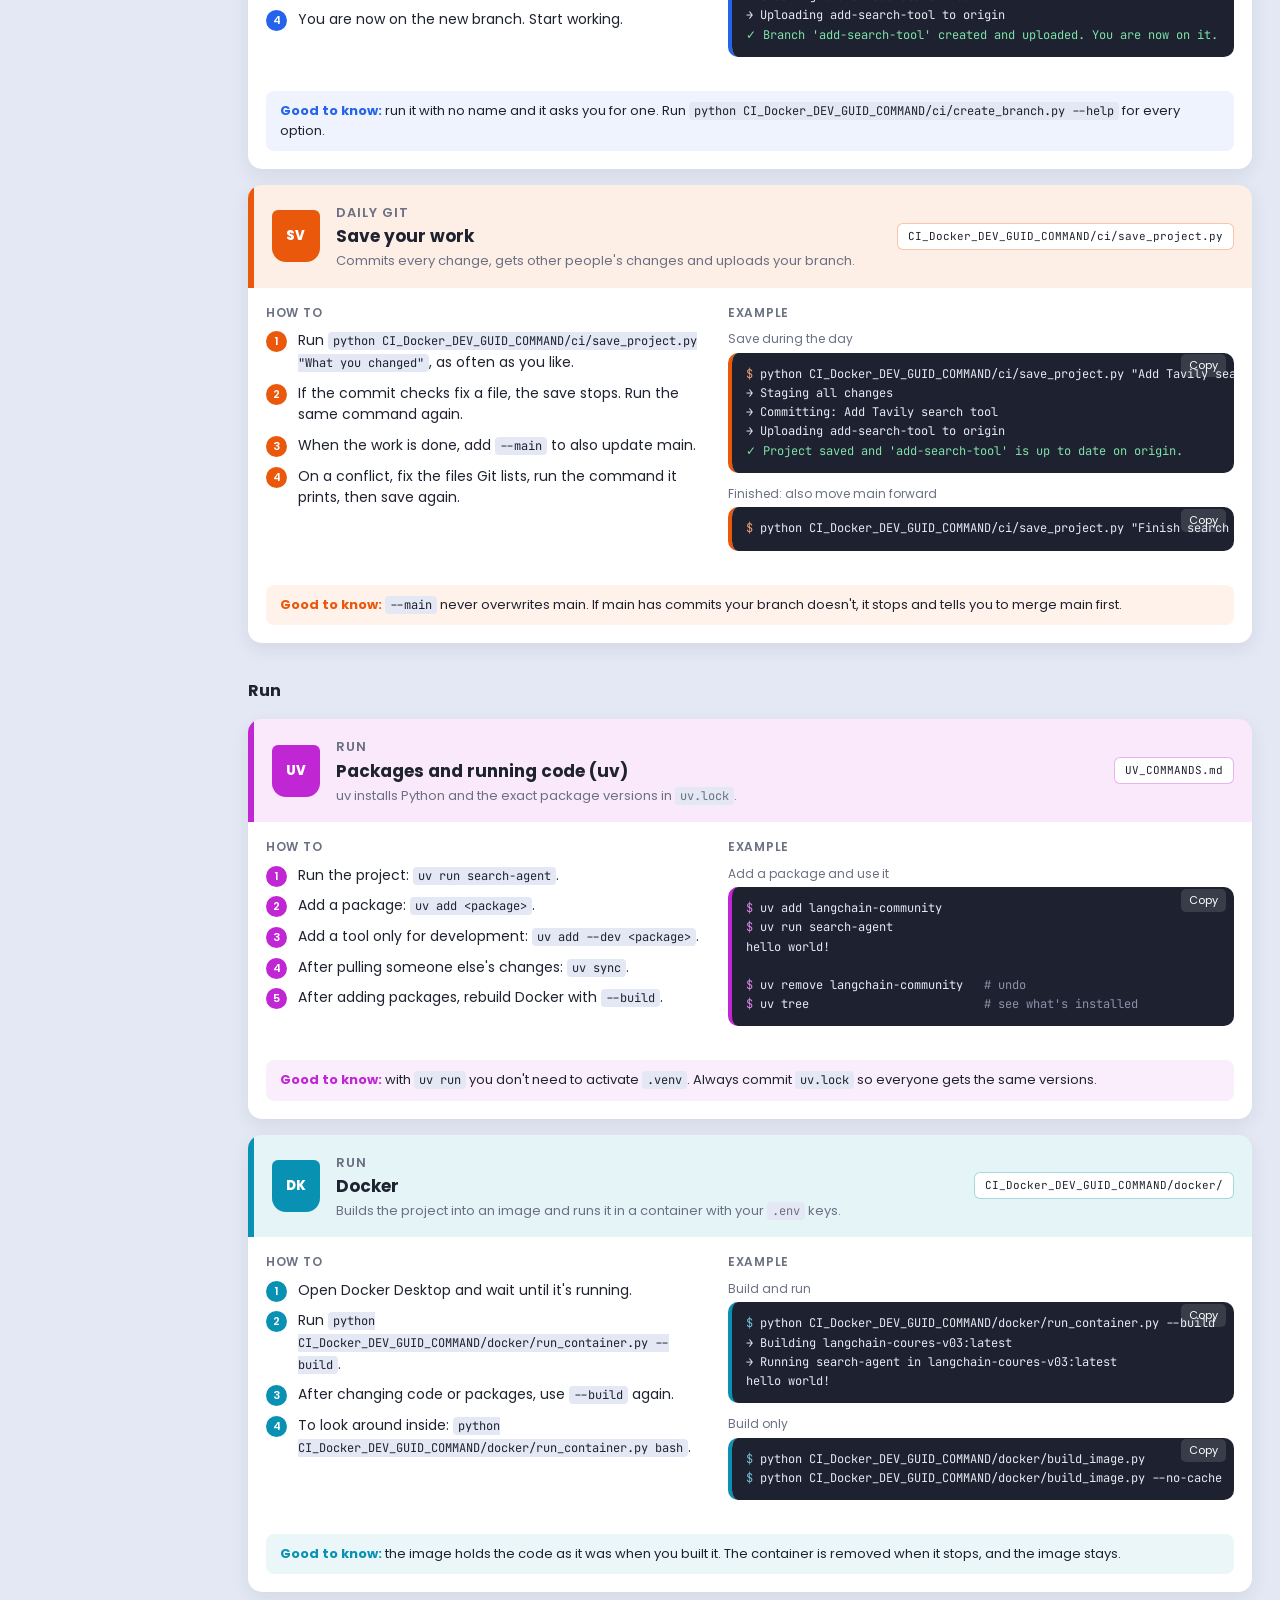
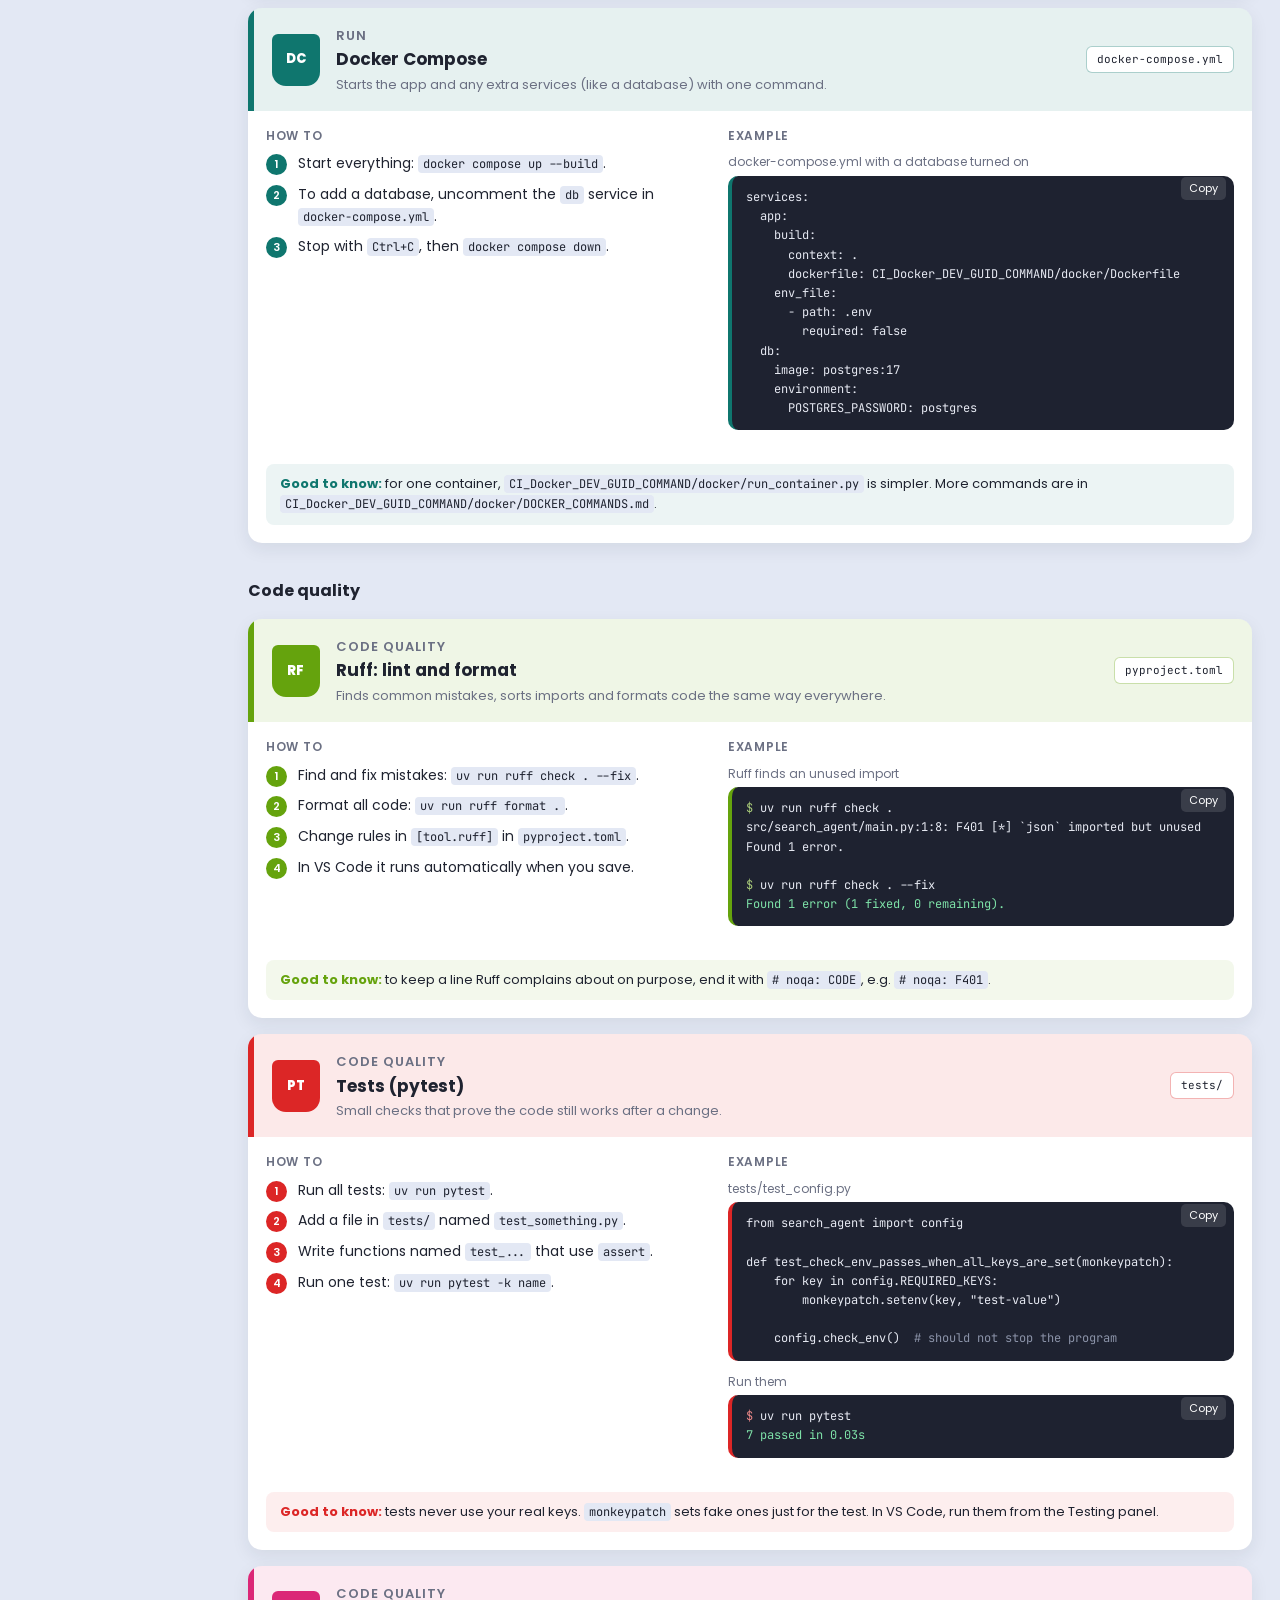
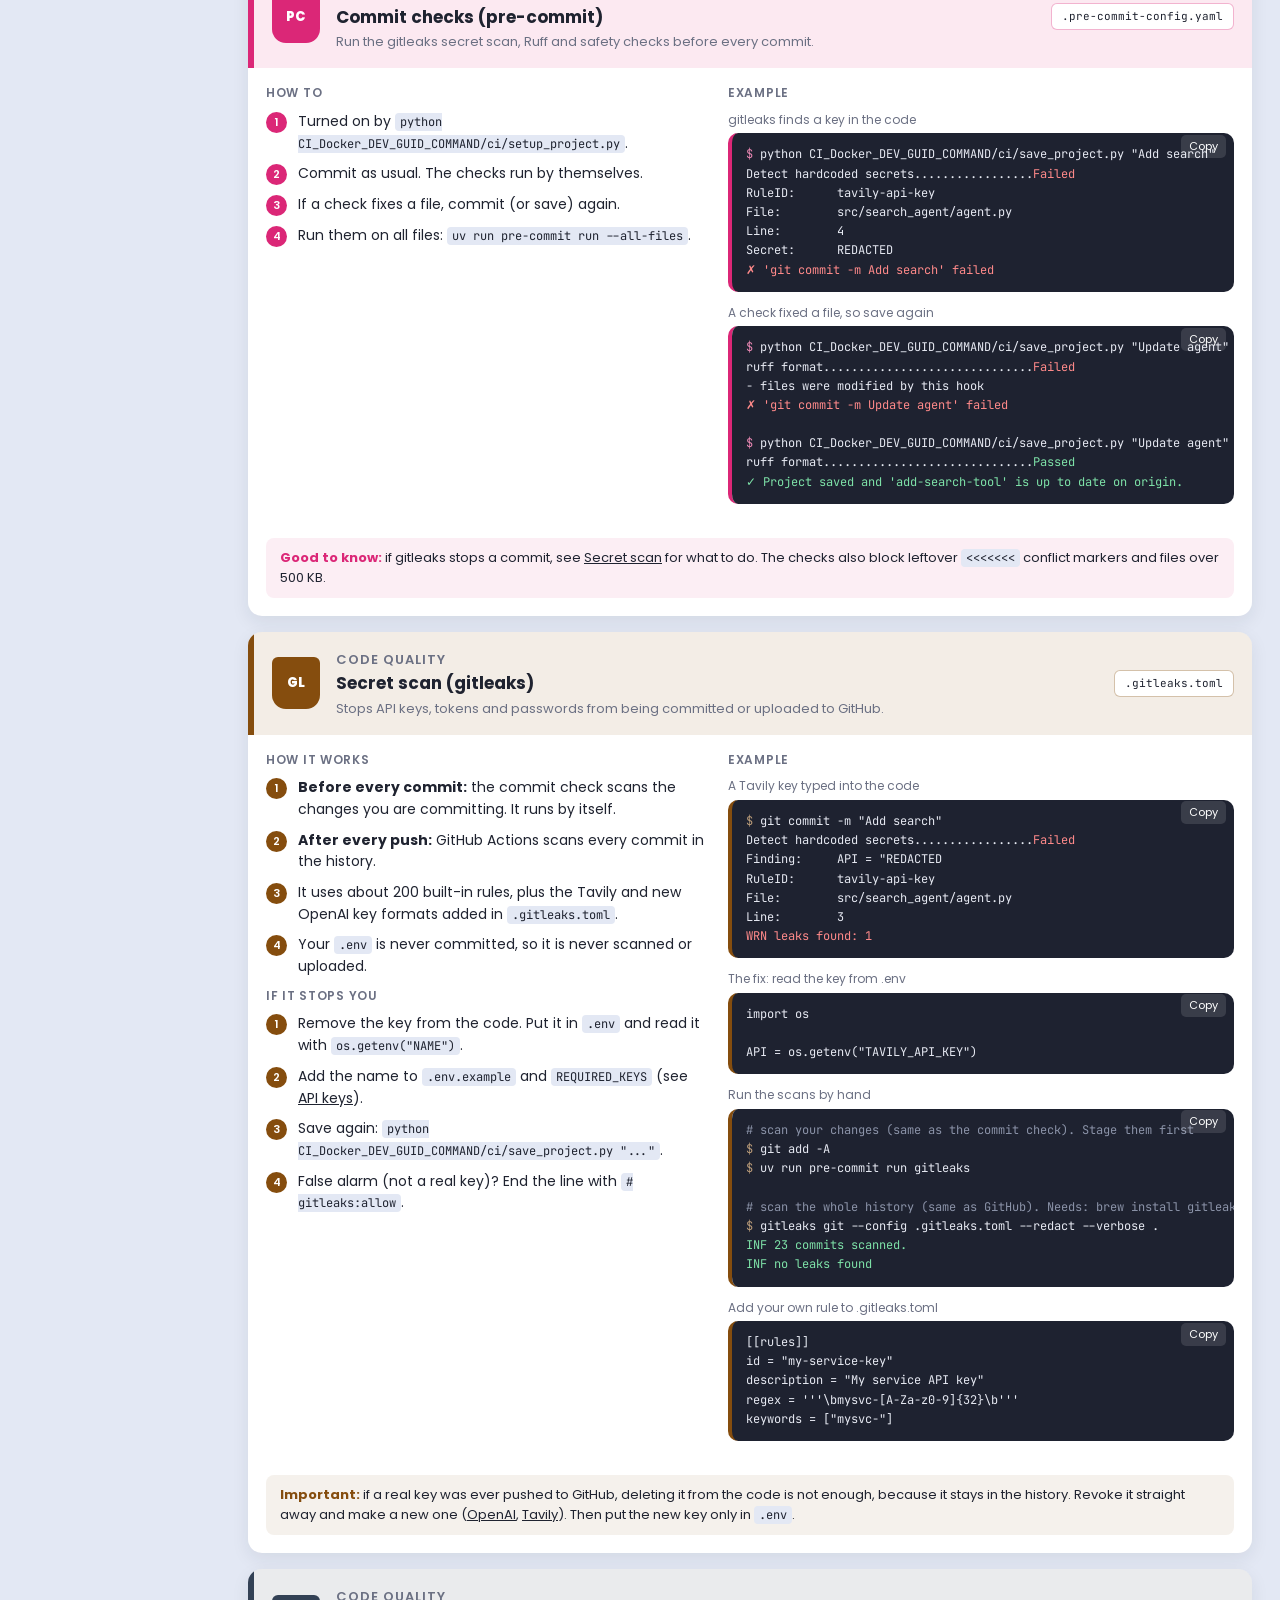
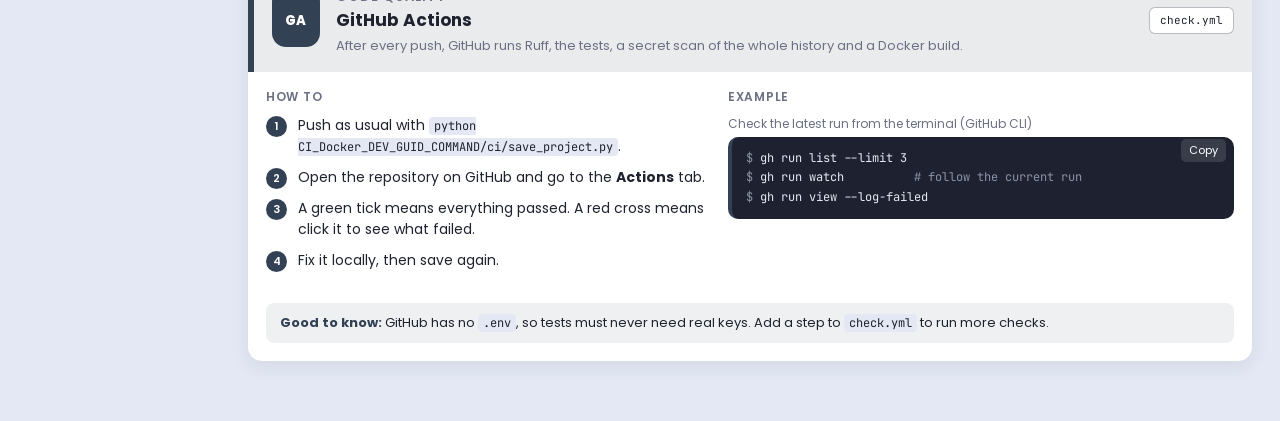
==== commit 33a20282: "Dev guide: add project code and gitleaks sections" ====
--- a/CI_Docker_DEV_GUID_COMMAND/dev_guide/index.html
+++ b/CI_Docker_DEV_GUID_COMMAND/dev_guide/index.html
@@ -25,6 +25,7 @@
 
       <p class="nav-label">Start here</p>
       <a href="#setup"><span class="dot" style="--c: var(--setup)"></span>Setup</a>
+      <a href="#code"><span class="dot" style="--c: var(--code)"></span>Project code</a>
       <a href="#env"><span class="dot" style="--c: var(--env)"></span>API keys (.env)</a>
       <a href="#config"><span class="dot" style="--c: var(--config)"></span>Settings</a>
 
@@ -41,6 +42,7 @@
       <a href="#ruff"><span class="dot" style="--c: var(--ruff)"></span>Ruff</a>
       <a href="#tests"><span class="dot" style="--c: var(--tests)"></span>Tests</a>
       <a href="#precommit"><span class="dot" style="--c: var(--precommit)"></span>Commit checks</a>
+      <a href="#gitleaks"><span class="dot" style="--c: var(--gitleaks)"></span>Secret scan</a>
       <a href="#actions"><span class="dot" style="--c: var(--actions)"></span>GitHub Actions</a>
     </nav>
 
@@ -92,6 +94,7 @@
     <p class="lead">Each feature keeps the same color everywhere in this guide.</p>
     <div class="legend">
       <a href="#setup" style="--c: var(--setup)"><span class="dot"></span>Setup</a>
+      <a href="#code" style="--c: var(--code)"><span class="dot"></span>Project code</a>
       <a href="#env" style="--c: var(--env)"><span class="dot"></span>API keys</a>
       <a href="#config" style="--c: var(--config)"><span class="dot"></span>Settings</a>
       <a href="#branch" style="--c: var(--branch)"><span class="dot"></span>New branch</a>
@@ -102,6 +105,7 @@
       <a href="#ruff" style="--c: var(--ruff)"><span class="dot"></span>Ruff</a>
       <a href="#tests" style="--c: var(--tests)"><span class="dot"></span>Tests</a>
       <a href="#precommit" style="--c: var(--precommit)"><span class="dot"></span>Commit checks</a>
+      <a href="#gitleaks" style="--c: var(--gitleaks)"><span class="dot"></span>Secret scan</a>
       <a href="#actions" style="--c: var(--actions)"><span class="dot"></span>GitHub Actions</a>
     </div>
 
@@ -183,6 +187,13 @@
           <div class="tile">PC</div>
           <a class="btn dark" href="#precommit">how-to</a>
         </div>
+        <div class="course" style="--c: var(--gitleaks)">
+          <h3>Secret scan</h3>
+          <div class="file">.gitleaks.toml</div>
+          <p>Stops API keys reaching GitHub.</p>
+          <div class="tile">GL</div>
+          <a class="btn dark" href="#gitleaks">how-to</a>
+        </div>
         <div class="course" style="--c: var(--actions)">
           <h3>GitHub Actions</h3>
           <div class="file">.github/workflows/check.yml</div>
@@ -200,6 +211,13 @@
           <div class="tile">SET</div>
           <a class="btn dark" href="#setup">how-to</a>
         </div>
+        <div class="course" style="--c: var(--code)">
+          <h3>Project code</h3>
+          <div class="file">src/search_agent/</div>
+          <p>The program itself.</p>
+          <div class="tile">SRC</div>
+          <a class="btn dark" href="#code">how-to</a>
+        </div>
         <div class="course" style="--c: var(--env)">
           <h3>API keys</h3>
           <div class="file">.env · .env.example</div>
@@ -210,7 +228,7 @@
         <div class="course" style="--c: var(--config)">
           <h3>Settings</h3>
           <div class="file">project_config.py</div>
-          <p>Settings for all CI_Docker_DEV_GUID_COMMAND/ci/ scripts.</p>
+          <p>Settings for the Git and Docker scripts.</p>
           <div class="tile">CFG</div>
           <a class="btn dark" href="#config">how-to</a>
         </div>
@@ -259,6 +277,50 @@
       </div>
     </section>
 
+    <section class="guide" id="code" style="--c: var(--code)">
+      <header class="guide-head">
+        <div class="tile">SRC</div>
+        <div>
+          <p class="eyebrow">Start here</p>
+          <h2>Project code (src/search_agent)</h2>
+          <p>The program lives in one package. Everything outside <code>src/</code> only helps you build, test and ship it.</p>
+        </div>
+        <a class="path" href="../../src/search_agent/">src/search_agent/</a>
+      </header>
+      <div class="guide-body">
+        <div>
+          <h3>How to</h3>
+          <ol class="steps">
+            <li>Run the program: <code>uv run search-agent</code> (or <code>uv run python -m search_agent</code>).</li>
+            <li>The program starts in <code>main()</code> in <code>main.py</code>. API keys are checked in <code>config.py</code>.</li>
+            <li>Add new code as a new file in <code>src/search_agent/</code>, e.g. <code>tools.py</code>.</li>
+            <li>Import it by the package name: <code>from search_agent.tools import ...</code>.</li>
+            <li>Add a test for it in <code>tests/</code>.</li>
+          </ol>
+        </div>
+        <div>
+          <h3>Example</h3>
+          <div class="example">
+            <span class="label">src/search_agent/</span>
+            <pre><code>__init__.py   <span class="c"># marks the folder as a package</span>
+__main__.py   <span class="c"># makes "python -m search_agent" work</span>
+config.py     <span class="c"># loads .env, checks the API keys</span>
+main.py       <span class="c"># starting point: main()</span></code></pre>
+          </div>
+          <div class="example">
+            <span class="label">src/search_agent/main.py</span>
+            <pre><code>from search_agent.config import check_env
+
+
+def main() -&gt; None:
+    check_env()
+    print("hello world!")</code></pre>
+          </div>
+        </div>
+        <p class="tip"><strong>Good to know:</strong> <code>uv sync</code> installs the package into <code>.venv</code>, so changes to the code are picked up straight away. The <code>search-agent</code> command is set in <code>[project.scripts]</code> in <code>pyproject.toml</code>. Run <code>uv sync</code> again if you change it.</p>
+      </div>
+    </section>
+
     <section class="guide" id="env" style="--c: var(--env)">
       <header class="guide-head">
         <div class="tile">ENV</div>
@@ -331,7 +393,7 @@
 PORTS = ["8000:8000"]        <span class="c"># for a web API</span></code></pre>
           </div>
         </div>
-        <p class="tip"><strong>Good to know:</strong> to reuse the scripts in another project, copy the <code>CI_Docker_DEV_GUID_COMMAND/ci/</code> folder and <code>project_config.py</code> together.</p>
+        <p class="tip"><strong>Good to know:</strong> to reuse the scripts in another project, copy the <code>CI_Docker_DEV_GUID_COMMAND/</code> folder and <code>project_config.py</code> into its main folder together.</p>
       </div>
     </section>
 
@@ -607,7 +669,7 @@
           <div class="example">
             <span class="label">Run them</span>
             <pre><code><span class="p">$</span> uv run pytest
-<span class="o">4 passed in 0.04s</span></code></pre>
+<span class="o">7 passed in 0.03s</span></code></pre>
           </div>
         </div>
         <p class="tip"><strong>Good to know:</strong> tests never use your real keys. <code>monkeypatch</code> sets fake ones just for the test. In VS Code, run them from the Testing panel.</p>
@@ -641,7 +703,7 @@
             <pre><code><span class="p">$</span> python CI_Docker_DEV_GUID_COMMAND/ci/save_project.py "Add search"
 Detect hardcoded secrets.................<span class="e">Failed</span>
 RuleID:      tavily-api-key
-File:        agent.py
+File:        src/search_agent/agent.py
 Line:        4
 Secret:      REDACTED
 <span class="e">✗ 'git commit -m Add search' failed</span></code></pre>
@@ -658,7 +720,76 @@
 <span class="o">✓ Project saved and 'add-search-tool' is up to date on origin.</span></code></pre>
           </div>
         </div>
-        <p class="tip"><strong>Good to know:</strong> gitleaks blocks API keys, tokens and passwords (rules in <code>.gitleaks.toml</code>). If it stops you, move the key to <code>.env</code> and read it with <code>os.getenv("NAME")</code>. For a false alarm, end the line with <code># gitleaks:allow</code>. The checks also block leftover <code>&lt;&lt;&lt;&lt;&lt;&lt;&lt;</code> conflict markers and files over 500 KB.</p>
+        <p class="tip"><strong>Good to know:</strong> if gitleaks stops a commit, see <a href="#gitleaks">Secret scan</a> for what to do. The checks also block leftover <code>&lt;&lt;&lt;&lt;&lt;&lt;&lt;</code> conflict markers and files over 500 KB.</p>
+      </div>
+    </section>
+
+    <section class="guide" id="gitleaks" style="--c: var(--gitleaks)">
+      <header class="guide-head">
+        <div class="tile">GL</div>
+        <div>
+          <p class="eyebrow">Code quality</p>
+          <h2>Secret scan (gitleaks)</h2>
+          <p>Stops API keys, tokens and passwords from being committed or uploaded to GitHub.</p>
+        </div>
+        <a class="path" href="../../.gitleaks.toml">.gitleaks.toml</a>
+      </header>
+      <div class="guide-body">
+        <div>
+          <h3>How it works</h3>
+          <ol class="steps">
+            <li><strong>Before every commit:</strong> the commit check scans the changes you are committing. It runs by itself.</li>
+            <li><strong>After every push:</strong> GitHub Actions scans every commit in the history.</li>
+            <li>It uses about 200 built-in rules, plus the Tavily and new OpenAI key formats added in <code>.gitleaks.toml</code>.</li>
+            <li>Your <code>.env</code> is never committed, so it is never scanned or uploaded.</li>
+          </ol>
+          <h3>If it stops you</h3>
+          <ol class="steps">
+            <li>Remove the key from the code. Put it in <code>.env</code> and read it with <code>os.getenv("NAME")</code>.</li>
+            <li>Add the name to <code>.env.example</code> and <code>REQUIRED_KEYS</code> (see <a href="#env">API keys</a>).</li>
+            <li>Save again: <code>python CI_Docker_DEV_GUID_COMMAND/ci/save_project.py "..."</code>.</li>
+            <li>False alarm (not a real key)? End the line with <code># gitleaks:allow</code>.</li>
+          </ol>
+        </div>
+        <div>
+          <h3>Example</h3>
+          <div class="example">
+            <span class="label">A Tavily key typed into the code</span>
+            <pre><code><span class="p">$</span> git commit -m "Add search"
+Detect hardcoded secrets.................<span class="e">Failed</span>
+Finding:     API = "REDACTED
+RuleID:      tavily-api-key
+File:        src/search_agent/agent.py
+Line:        3
+<span class="e">WRN leaks found: 1</span></code></pre>
+          </div>
+          <div class="example">
+            <span class="label">The fix: read the key from .env</span>
+            <pre><code>import os
+
+API = os.getenv("TAVILY_API_KEY")</code></pre>
+          </div>
+          <div class="example">
+            <span class="label">Run the scans by hand</span>
+            <pre><code><span class="c"># scan your changes (same as the commit check). Stage them first</span>
+<span class="p">$</span> git add -A
+<span class="p">$</span> uv run pre-commit run gitleaks
+
+<span class="c"># scan the whole history (same as GitHub). Needs: brew install gitleaks</span>
+<span class="p">$</span> gitleaks git --config .gitleaks.toml --redact --verbose .
+<span class="o">INF 23 commits scanned.</span>
+<span class="o">INF no leaks found</span></code></pre>
+          </div>
+          <div class="example">
+            <span class="label">Add your own rule to .gitleaks.toml</span>
+            <pre><code>[[rules]]
+id = "my-service-key"
+description = "My service API key"
+regex = '''\bmysvc-[A-Za-z0-9]{32}\b'''
+keywords = ["mysvc-"]</code></pre>
+          </div>
+        </div>
+        <p class="tip"><strong>Important:</strong> if a real key was ever pushed to GitHub, deleting it from the code is not enough, because it stays in the history. Revoke it straight away and make a new one (<a href="https://platform.openai.com/api-keys">OpenAI</a>, <a href="https://app.tavily.com/">Tavily</a>). Then put the new key only in <code>.env</code>.</p>
       </div>
     </section>
 
--- a/CI_Docker_DEV_GUID_COMMAND/dev_guide/styles.css
+++ b/CI_Docker_DEV_GUID_COMMAND/dev_guide/styles.css
@@ -18,6 +18,7 @@
 
   /* ---------- Feature colors (one per project feature) ---------- */
   --setup: #059669;    /* setup_project.py */
+  --code: #4338ca;     /* src/search_agent/ (the program) */
   --env: #d97706;      /* .env + .env.example */
   --config: #7c3aed;   /* project_config.py */
   --branch: #2563eb;   /* create_branch.py */
@@ -28,6 +29,7 @@
   --ruff: #65a30d;     /* Ruff lint + format */
   --tests: #dc2626;    /* pytest */
   --precommit: #db2777;/* pre-commit hooks */
+  --gitleaks: #854d0e; /* gitleaks secret scan */
   --actions: #334155;  /* GitHub Actions */
 }
 
